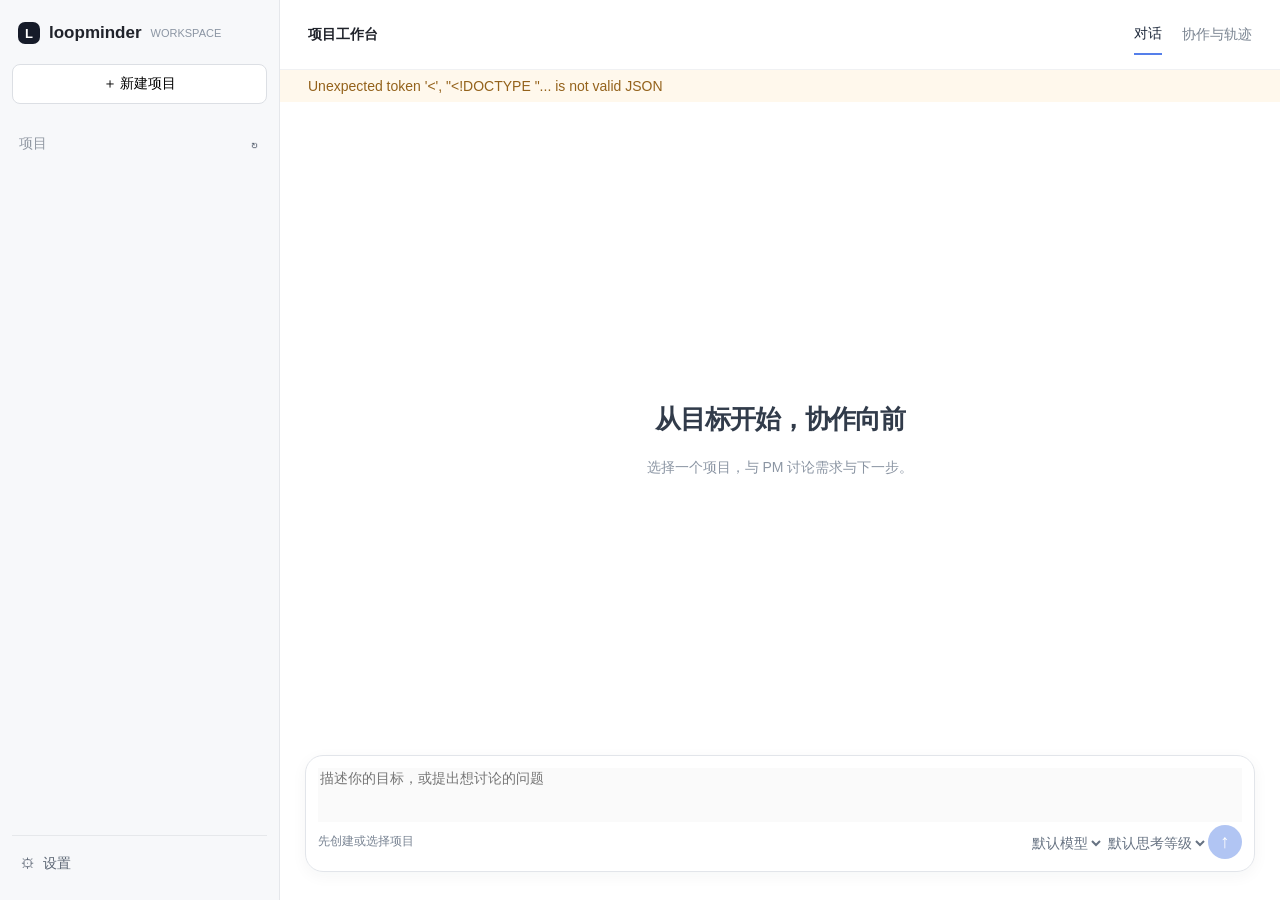
==== src/workbench/index.html @ c6efa482 "chore(pm): 暂存商讨协作与工作台开发检查点 Codex 会话 01a1ca03 的开发中途检查点，功能未完成、未通过统一测试， 真实 Worker 执行边界未证明安全，暂存以便后续在新 wo" ====
<!doctype html>
<html lang="zh-CN">
<head>
<meta charset="utf-8"><meta name="viewport" content="width=device-width,initial-scale=1">
<title>Loopminder · 项目工作台</title><link rel="icon" href="data:,">
<style>
:root{font-family:Inter,"Segoe UI","Microsoft YaHei",sans-serif;color:#20232b;background:#fff;font-size:14px}*{box-sizing:border-box}body{margin:0}button,input,textarea,select{font:inherit}button{cursor:pointer}button:disabled{cursor:not-allowed;opacity:.5}.app{display:flex;height:100vh}.sidebar{width:280px;min-width:240px;background:#f7f8fa;border-right:1px solid #e5e7eb;display:flex;flex-direction:column;padding:18px 12px}.brand{font-size:17px;font-weight:750;display:flex;align-items:center;gap:9px;padding:4px 6px 20px}.mark{width:22px;height:22px;display:grid;place-items:center;background:#161b29;color:white;border-radius:7px;font-size:13px}.new{border:1px solid #dcdfe4;background:#fff;border-radius:8px;padding:10px;width:100%}.sidehead{color:#9299a3;margin:30px 7px 10px;display:flex;justify-content:space-between;align-items:center}.list{overflow:auto;flex:1}.project{width:100%;border:0;border-radius:7px;background:transparent;text-align:left;padding:10px;display:flex;gap:9px;align-items:center;color:#3d4654}.project.active,.project:hover{background:#e9ebee}.project span{overflow:hidden;text-overflow:ellipsis;white-space:nowrap}.sidefoot{border-top:1px solid #e6e8eb;padding-top:10px}.link{border:0;background:none;padding:9px;color:#5b6573;width:100%;text-align:left}.main{min-width:0;flex:1;display:flex;flex-direction:column}.header{height:70px;border-bottom:1px solid #f0f1f3;display:flex;align-items:center;justify-content:space-between;padding:0 28px}.headline{font-weight:650}.tabs{display:flex;gap:20px}.tab{border:0;background:none;color:#7a8491;padding:10px 0}.tab.active{color:#1e293b;border-bottom:2px solid #557fea}.body{flex:1;display:flex;flex-direction:column;overflow:hidden}.welcome{margin:auto;text-align:center;color:#313b4a}.welcome h1{font-size:26px;font-weight:650;letter-spacing:-.04em}.muted{color:#8b95a3}.messages{flex:1;overflow:auto;padding:24px max(28px,calc((100% - 950px)/2))}.message{margin:18px 0;line-height:1.8;white-space:pre-wrap;overflow-wrap:anywhere}.message.user{background:#f1f4f9;border-radius:14px;padding:12px 16px;margin-left:auto;max-width:80%;width:fit-content}.message.assistant{padding:8px 0}.composer{width:min(950px,calc(100% - 48px));margin:0 auto 28px;border:1px solid #e2e5ea;border-radius:18px;box-shadow:0 4px 16px #1623380b;padding:12px}.composer textarea{border:0;resize:none;outline:none;width:100%;min-height:54px}.bar{display:flex;align-items:center;justify-content:space-between;gap:10px}.bar select{border:0;background:white;color:#667282;max-width:250px}.send{background:#668de8;color:white;border:0;border-radius:50%;width:34px;height:34px;font-size:19px}.banner{padding:8px 28px;background:#fff8ec;color:#94621b}.error{color:#b42318}.overlay{position:fixed;inset:0;background:#11182760;display:grid;place-items:center}.overlay[hidden],.view[hidden],.banner[hidden]{display:none}.dialog{background:white;width:min(540px,calc(100% - 32px));border-radius:14px;padding:24px;box-shadow:0 20px 55px #0003}.dialog h2{margin:0 0 20px;font-size:19px}.field{display:block;margin:15px 0;color:#475467}.field input,.field select{display:block;width:100%;border:1px solid #d6dce4;border-radius:7px;padding:10px;margin-top:6px}.row{display:flex;gap:8px}.row input{flex:1}.row button,.secondary{border:1px solid #d9dfe6;background:#fff;border-radius:7px;padding:9px 12px}.primary{border:0;background:#386bd8;color:white;border-radius:7px;padding:10px 16px}.actions{display:flex;justify-content:flex-end;gap:8px;margin-top:22px}.notice{font-size:12px;color:#798493;line-height:1.6}.settings{max-height:65vh;overflow:auto}.view{height:100%;overflow:auto}.empty{margin:80px auto;text-align:center;color:#8b95a3}.hidden{display:none!important}@media(max-width:700px){.sidebar{width:210px;min-width:180px}.header{padding:0 15px}.composer{width:calc(100% - 24px)}}
</style>
</head>
<body><div class="app">
<aside class="sidebar"><div class="brand"><span class="mark">L</span>loopminder <span class="muted" style="font-size:11px;font-weight:500">WORKSPACE</span></div><button class="new" id="newProject">＋ 新建项目</button><div class="sidehead"><span>项目</span><button class="link" id="refresh" style="width:auto;padding:2px">↻</button></div><div class="list" id="projects"></div><div class="sidefoot"><button class="link" id="settingsButton">⚙ &nbsp;设置</button></div></aside>
<main class="main"><header class="header"><span id="title" class="headline">项目工作台</span><nav class="tabs"><button class="tab active" data-tab="chat">对话</button><button class="tab" data-tab="activity">协作与轨迹</button></nav></header><div id="banner" class="banner" hidden></div><div class="body"><section class="view" id="activityView" hidden><div id="reconcilePanel" class="hidden" style="padding:12px 24px;border-bottom:1px solid #e5e7eb"><label>任务编号 <input id="reconcileTask" placeholder="输入任务编号"></label> <button class="secondary" id="reconcileButton">核对待确认派工</button> <button class="secondary" id="usageButton">查看负责人上下文</button><div id="reconcileResult" class="notice"></div><div id="usageResult" class="notice"></div></div><div class="empty" id="traceEmpty">选择项目后查看运行轨迹。</div><iframe id="traceFrame" title="项目运行轨迹" class="hidden" style="width:100%;height:calc(100% - 80px);border:0"></iframe></section><section id="chatView" class="body"><div class="welcome" id="welcome"><h1>从目标开始，协作向前</h1><div class="muted">选择一个项目，与 PM 讨论需求与下一步。</div></div><div class="messages hidden" id="messages"></div><div class="composer"><textarea id="message" placeholder="描述你的目标，或提出想讨论的问题" disabled></textarea><div class="bar"><span class="notice" id="projectLabel">先创建或选择项目</span><div><select id="model" aria-label="模型"><option value="">默认模型</option></select><select id="effort" aria-label="思考等级"><option value="">默认思考等级</option></select><button class="send" id="send" disabled aria-label="发送">↑</button></div></div></div></section></div></main></div>
<div class="overlay" id="projectDialog" hidden><div class="dialog" role="dialog" aria-modal="true" aria-labelledby="projectHeading"><h2 id="projectHeading">新建项目</h2><label class="field">项目文件夹<div class="row"><input id="directory" placeholder="输入绝对路径或选择文件夹"><button id="chooseFolder">选择</button></div></label><label class="field">项目目标<input id="goal" placeholder="例如：帮助团队管理项目进度"></label><div class="notice">项目绑定到所选目录；不同项目的状态和会话分别保存。目录不能与其他项目、宿主或应用数据重叠。开发与审查前会检查整个目录；链接、硬链接或重解析点可能阻止操作，大目录检查可能耗时。</div><div id="projectError" class="error"></div><div class="actions"><button class="secondary" data-close="projectDialog">取消</button><button class="primary" id="createProject">创建项目</button></div></div></div>
<div class="overlay" id="settingsDialog" hidden><div class="dialog settings" role="dialog" aria-modal="true" aria-labelledby="settingsHeading"><h2 id="settingsHeading">模型设置</h2><label class="field">服务编号<input id="providerId" placeholder="例如 easycli"></label><label class="field">API 地址<input id="baseUrl" placeholder="http://127.0.0.1:8317/v1"></label><label class="field">API 凭据<input id="token" type="password" autocomplete="off" placeholder="留空则保留已有凭据"></label><div class="notice">凭据保存在本机 Windows 凭据管理器。远程地址使用 HTTPS。</div><div class="actions"><button class="secondary" id="saveProvider">保存服务</button><button class="secondary" id="discover">获取模型</button></div><div id="modelList"></div><div class="notice">每个模型可填写逗号分隔的思考等级；留空表示未知。</div><label class="field">默认模型<select id="defaultModel"><option value="">请选择</option></select></label><label class="field">默认思考等级<select id="defaultEffort"><option value="">默认</option></select></label><button class="secondary" id="saveDefault">保存默认模型</button><h2>Clef 设置</h2><label class="field">Cloudflare Account ID<input id="clefAccount"></label><label class="field">API 令牌<input id="clefToken" type="password" autocomplete="off" placeholder="留空则保留已有凭据"></label><button class="secondary" id="saveClef">保存 Clef 设置</button><div id="settingsError" class="error"></div><div class="actions"><button class="secondary" data-close="settingsDialog">关闭</button><button class="primary" id="saveModels">保存模型选择</button></div></div></div>
<script>
const $=s=>document.querySelector(s), state={projects:[],providers:[],project:null,busy:false,loadingView:false,discovered:[],ephemeral:false,localDev:false,viewVersion:0};
function showError(text){const e=$('#banner'),notice=state.ephemeral?'当前项目状态和模型设置存储在临时内存中，服务重启后会丢失。':'',dev=state.localDev?'当前为开发服务，会话和 Run 在异常退出后的恢复不受保证。':'';e.textContent=[notice,dev,text].filter(Boolean).join(' ');e.hidden=!e.textContent}function msg(role,text){const e=document.createElement('div');e.className='message '+role;e.textContent=text;$('#messages').append(e);$('#messages').scrollTop=$('#messages').scrollHeight;return e}
async function api(path,body){const r=await fetch('/workbench/api/'+path,body===undefined?{}:{method:'POST',headers:{'Content-Type':'application/json'},body:JSON.stringify(body)});const v=await r.json();if(!r.ok){const e=new Error(v.error||'请求失败');e.project_id=v.project_id;e.status=r.status;throw e}return v}
function paintProjects(){const box=$('#projects');box.replaceChildren();state.projects.forEach(p=>{const b=document.createElement('button');b.className='project'+(state.project?.project_id===p.project_id?' active':'');b.title=p.directory||'需要绑定文件夹';b.textContent='▱  '+p.goal;b.onclick=()=>openProject(p);box.append(b)})}
async function loadProjects(){state.projects=await api('projects');paintProjects()}
function paintModels(){const previous=$('#model').value;$('#model').replaceChildren(new Option('工作台默认模型',''),new Option('现有 EasyCLI 配置','__legacy__'));state.providers.forEach(p=>(p.models||[]).filter(m=>m.enabled).forEach(m=>$('#model').add(new Option(p.name+' · '+m.id,JSON.stringify({provider:p.provider_id,model:m.id})))));if(previous&&![...$('#model').options].some(o=>o.value===previous))$('#model').add(new Option('会话已选模型（不可用或未加载）',previous));if([...$('#model').options].some(o=>o.value===previous))$('#model').value=previous;paintEffort(true)}
function paintEffort(keepUnknown=false){const s=$('#model').value,previous=$('#effort').value;$('#effort').replaceChildren(new Option('默认思考等级',''));if(s&&s!=='__legacy__'){const v=JSON.parse(s),p=state.providers.find(x=>x.provider_id===v.provider),m=p?.models?.find(x=>x.id===v.model);(m?.reasoning_levels||[]).forEach(e=>$('#effort').add(new Option(e,e)));if(keepUnknown&&previous&&![...$('#effort').options].some(o=>o.value===previous))$('#effort').add(new Option(previous+'（不可用或未加载）',previous))}if([...$('#effort').options].some(o=>o.value===previous))$('#effort').value=previous}
async function loadProviders(){state.providers=await api('providers');paintModels()}
async function openProject(p){const view=++state.viewVersion;let loaded=false;state.project=p;state.loadingView=true;paintProjects();$('#traceFrame').src='/workbench/trajectory?project_id='+encodeURIComponent(p.project_id);$('#traceFrame').classList.remove('hidden');$('#traceEmpty').classList.add('hidden');$('#title').textContent=p.goal;$('#projectLabel').textContent=p.directory||'项目未绑定文件夹（点击绑定）';$('#message').disabled=false;$('#send').disabled=true;$('#model').disabled=true;$('#effort').disabled=true;$('#model').value='';paintEffort();$('#welcome').classList.add('hidden');$('#messages').classList.remove('hidden');$('#messages').replaceChildren();showError('项目管理已启用；商讨和开发需要可验证的负责人环境与门禁。');try{const h=await api('history?project_id='+encodeURIComponent(p.project_id));if(state.viewVersion!==view)return;if(h.memory_model_error)showError('后台记忆暂不可用：'+h.memory_model_error);const selection=h.model_selection;if(h.model_legacy)$('#model').value='__legacy__';else if(selection){const value=JSON.stringify({provider:selection.provider_id,model:selection.model_id});if(![...$('#model').options].some(o=>o.value===value))$('#model').add(new Option('会话已选模型（不可用或未加载）',value));$('#model').value=value}else $('#model').value='';paintEffort();if(selection?.reasoning_effort){if(![...$('#effort').options].some(o=>o.value===selection.reasoning_effort))$('#effort').add(new Option(selection.reasoning_effort+'（不可用或未加载）',selection.reasoning_effort));$('#effort').value=selection.reasoning_effort}for(const m of h.messages||[]){if((m.type==='human'||m.type==='ai')&&typeof m.content==='string'&&m.content)msg(m.type==='human'?'user':'assistant',m.content)}loaded=true}catch(e){if(state.viewVersion===view)showError(e.message+'；请重新打开项目。')}finally{if(state.viewVersion===view){state.loadingView=!loaded;$('#model').disabled=!loaded;$('#effort').disabled=!loaded;$('#send').disabled=state.busy||state.loadingView||!state.project}}}
$('#newProject').onclick=()=>{$('#projectError').textContent='';$('#projectDialog').hidden=false};document.querySelectorAll('[data-close]').forEach(b=>b.onclick=()=>$('#'+b.dataset.close).hidden=true);$('#refresh').onclick=()=>loadProjects().catch(e=>showError(e.message));$('#chooseFolder').onclick=async()=>{try{const x=await api('select-folder',{});if(x.directory)$('#directory').value=x.directory}catch(e){$('#projectError').textContent=e.message}};
$('#createProject').onclick=async()=>{try{const p=await api('projects',{directory:$('#directory').value,goal:$('#goal').value});$('#projectDialog').hidden=true;await loadProjects();await openProject(p)}catch(e){if(e.project_id&&e.status===409&&confirm('该文件夹已关联项目。打开已有项目？')){await loadProjects();const p=state.projects.find(x=>x.project_id===e.project_id);if(p){$('#projectDialog').hidden=true;await openProject(p);return}}if(e.project_id&&e.status===503)await loadProjects();$('#projectError').textContent=e.message}};
$('#settingsButton').onclick=()=>{$('#settingsError').textContent='';$('#settingsDialog').hidden=false};$('#saveProvider').onclick=async()=>{try{await api('providers',{provider_id:$('#providerId').value,base_url:$('#baseUrl').value,token:$('#token').value||undefined});$('#token').value='';await loadProviders();$('#settingsError').textContent='已保存'}catch(e){$('#settingsError').textContent=e.message}};
$('#discover').onclick=async()=>{try{const p=$('#providerId').value;state.discovered=(await api('providers/discover',{provider_id:p})).models;const previous=state.providers.find(x=>x.provider_id===p)?.models||[];const box=$('#modelList');box.replaceChildren();state.discovered.forEach(id=>{const row=document.createElement('label');row.className='field';const check=document.createElement('input');check.type='checkbox';check.style.display='inline';check.style.width='auto';check.dataset.model=id;check.checked=!!previous.find(x=>x.id===id&&x.enabled);row.append(check,document.createTextNode(' '+id));box.append(row)});$('#settingsError').textContent='请选择启用的模型'}catch(e){$('#settingsError').textContent=e.message}};
$('#saveModels').onclick=async()=>{try{const id=$('#providerId').value,p=state.providers.find(x=>x.provider_id===id);if(!p)throw Error('请先保存模型服务');const checked=[...$('#modelList input')];if(!checked.length)throw Error('请先获取模型');const models=checked.map(c=>({id:c.dataset.model,enabled:c.checked,reasoning_levels:p.models?.find(m=>m.id===c.dataset.model)?.reasoning_levels||null}));await api('providers',{provider_id:id,base_url:p.base_url,name:p.name,models});await loadProviders();$('#settingsDialog').hidden=true}catch(e){$('#settingsError').textContent=e.message}};
$('#model').onchange=()=>paintEffort();document.querySelectorAll('.tab').forEach(t=>t.onclick=()=>{document.querySelectorAll('.tab').forEach(x=>x.classList.remove('active'));t.classList.add('active');$('#chatView').hidden=t.dataset.tab!=='chat';$('#activityView').hidden=t.dataset.tab!=='activity'});
async function send(){const input=$('#message'),text=input.value.trim();if(!text||!state.project||state.busy||state.loadingView)return;const project=state.project.project_id,view=state.viewVersion;state.busy=true;$('#send').disabled=true;input.value='';msg('user',text);let response=false;try{const body={project_id:project,message:text};if($('#model').value==='__legacy__')body.model_use_legacy=true;else if($('#model').value){const s=JSON.parse($('#model').value);body.model_provider=s.provider;body.model_name=s.model;if($('#effort').value)body.reasoning_effort=$('#effort').value}else body.model_use_default=true;const r=await fetch('/workbench/api/chat',{method:'POST',headers:{'Content-Type':'application/json'},body:JSON.stringify(body)});if(!r.ok){const x=await r.json();throw Error(x.error||'请求失败')}const reader=r.body.getReader(),decoder=new TextDecoder();let pending='';while(true){const {value,done}=await reader.read();pending+=decoder.decode(value||new Uint8Array(),{stream:!done});const frames=pending.split('\n\n');pending=frames.pop();for(const frame of frames){if(!frame.startsWith('data: '))continue;const x=JSON.parse(frame.slice(6));if(x.event==='error')throw Error(x.data?.message||'模型请求失败');for(const node of Object.values(x.data||{})){if(node&&typeof node==='object'&&typeof node.pm_memory_model_error==='string'&&state.viewVersion===view)showError('后台记忆暂不可用：'+node.pm_memory_model_error)}for(const m of x.data?.model?.messages||[]){if(typeof m.content==='string'&&m.content){response=true;if(state.viewVersion===view)msg('assistant',m.content)}}}if(done)break}if(!response&&state.viewVersion===view)showError('本轮没有可显示的回复，请查看运行状态。')}catch(e){if(state.viewVersion===view)showError(e.message)}finally{state.busy=false;$('#send').disabled=!state.project||state.loadingView;if(state.project?.project_id===project&&state.viewVersion!==view)showError('上一轮已结束；重新打开项目可查看最新结果。')}}
$('#send').onclick=send;$('#message').onkeydown=e=>{if(e.key==='Enter'&&!e.shiftKey){e.preventDefault();send()}};Promise.all([loadProjects(),loadProviders(),api('workspace-settings').then(x=>{state.ephemeral=x.store_durability==='ephemeral';state.localDev=x.checkpoint_runtime==='local_dev';if(state.ephemeral||state.localDev)showError('')})]).catch(e=>showError(e.message));
// Settings only display provider metadata; credentials are never fetched back.
function defaultEfforts(){const selected=$('#defaultModel').value;const old=$('#defaultEffort').value;$('#defaultEffort').replaceChildren(new Option('默认',''));if(selected){const s=JSON.parse(selected),p=state.providers.find(x=>x.provider_id===s.provider),m=p?.models?.find(x=>x.id===s.model);(m?.reasoning_levels||[]).forEach(x=>$('#defaultEffort').add(new Option(x,x)))}if([...$('#defaultEffort').options].some(x=>x.value===old))$('#defaultEffort').value=old}
async function refreshDefaults(){const current=await api('default-model');const select=$('#defaultModel');select.replaceChildren(new Option('请选择',''));state.providers.forEach(p=>(p.models||[]).filter(m=>m.enabled).forEach(m=>select.add(new Option(p.name+' · '+m.id,JSON.stringify({provider:p.provider_id,model:m.id})))));if(current)select.value=JSON.stringify({provider:current.provider_id,model:current.model_id});defaultEfforts();if(current?.reasoning_effort)$('#defaultEffort').value=current.reasoning_effort}
$('#defaultModel').onchange=defaultEfforts;
$('#settingsButton').onclick=async()=>{$('#settingsError').textContent='';$('#settingsDialog').hidden=false;try{await refreshDefaults();const c=await api('clef');$('#clefAccount').value=c.account_id||''}catch(e){$('#settingsError').textContent=e.message}};
$('#saveDefault').onclick=async()=>{try{if(!$('#defaultModel').value)throw Error('请选择默认模型');const s=JSON.parse($('#defaultModel').value);await api('default-model',{provider_id:s.provider,model_id:s.model,reasoning_effort:$('#defaultEffort').value||null});$('#settingsError').textContent='默认模型已保存'}catch(e){$('#settingsError').textContent=e.message}};
$('#saveClef').onclick=async()=>{try{await api('clef',{account_id:$('#clefAccount').value,token:$('#clefToken').value||undefined});$('#clefToken').value='';$('#settingsError').textContent='Clef 设置已保存'}catch(e){$('#settingsError').textContent=e.message}};
$('#discover').onclick=async()=>{try{const p=$('#providerId').value;state.discovered=(await api('providers/discover',{provider_id:p})).models;const previous=state.providers.find(x=>x.provider_id===p)?.models||[];const box=$('#modelList');box.replaceChildren();state.discovered.forEach(id=>{const row=document.createElement('div'),label=document.createElement('label'),check=document.createElement('input'),levels=document.createElement('input'),old=previous.find(x=>x.id===id);row.className='field';check.type='checkbox';check.dataset.model=id;check.checked=!!old?.enabled;levels.placeholder='思考等级，例如 low, medium, high';levels.value=(old?.reasoning_levels||[]).join(', ');levels.dataset.levels=id;label.append(check,document.createTextNode(' '+id));row.append(label,levels);box.append(row)});$('#settingsError').textContent='请选择启用的模型'}catch(e){$('#settingsError').textContent=e.message}};
$('#saveModels').onclick=async()=>{try{const id=$('#providerId').value,p=state.providers.find(x=>x.provider_id===id);if(!p)throw Error('请先保存模型服务');const checked=[...$('#modelList input[type=checkbox]')];if(!checked.length)throw Error('请先获取模型');const models=checked.map(c=>{const levels=[...$('#modelList input[data-levels]')].find(x=>x.dataset.levels===c.dataset.model).value.split(',').map(x=>x.trim()).filter(Boolean);return {id:c.dataset.model,enabled:c.checked,reasoning_levels:levels.length?levels:null}});await api('providers',{provider_id:id,base_url:p.base_url,name:p.name,models});await loadProviders();await refreshDefaults();$('#settingsError').textContent='模型选择已保存'}catch(e){$('#settingsError').textContent=e.message}};
$('#projectLabel').onclick=async()=>{if(!state.project||state.project.directory)return;const project=state.project.project_id,view=state.viewVersion;try{const selected=await api('select-folder',{});if(!selected.directory||state.viewVersion!==view)return;await api('projects/bind',{project_id:project,directory:selected.directory});await loadProjects();if(state.viewVersion!==view)return;const updated=state.projects.find(p=>p.project_id===project);if(updated)await openProject(updated)}catch(e){if(state.viewVersion===view)showError(e.message)}};
$('#projectLabel').title='未绑定文件夹的项目可点击此处绑定';
let reconciled=null;const candidateAgent=document.createElement('input');candidateAgent.placeholder='候选负责人会话 ID（首次创建中断时填写）';candidateAgent.setAttribute('aria-label','候选负责人会话 ID');$('#reconcileButton').before(candidateAgent);const attachButton=document.createElement('button');attachButton.className='secondary hidden';attachButton.textContent='关联已找到的 Run';$('#reconcilePanel').append(attachButton);
$('#reconcileButton').onclick=async()=>{const out=$('#reconcileResult'),task=$('#reconcileTask').value.trim();reconciled=null;attachButton.classList.add('hidden');if(!state.project||!task){out.textContent='请选择项目并输入任务编号。';return}const project=state.project.project_id,view=state.viewVersion,candidate=candidateAgent.value.trim();out.textContent='正在核对官方 Run…';try{const status=await api('dispatch-status?project_id='+encodeURIComponent(project)+'&task_id='+encodeURIComponent(task));if(state.viewVersion!==view)return;if(!status.intent){out.textContent='没有派工记录。';return}if(status.intent.status!=='pending'){out.textContent='已确认 Run：'+(status.intent.run_id||'未知');return}const body={project_id:project,task_id:task};if(candidate)body.agent_id=candidate;const result=await api('reconcile-dispatch',body);if(state.viewVersion!==view)return;out.textContent=result.matches.length?'找到关联 Run：'+result.matches.map(x=>x.run_id+'（'+x.status+'）').join('，')+'。不会自动重派。':'暂未找到可证明关联的 Run；结果仍未知，请勿重复派工。';if(result.matches.length===1){reconciled={project_id:project,task_id:task,run_id:result.matches[0].run_id,agent_id:result.matches[0].agent_id};attachButton.classList.remove('hidden')}}catch(e){if(state.viewVersion===view)out.textContent=e.message}};
attachButton.onclick=async()=>{if(!reconciled||state.project?.project_id!==reconciled.project_id)return;const view=state.viewVersion,entry=reconciled;try{const result=await api('attach-reconciled-dispatch',entry);if(state.viewVersion!==view)return;$('#reconcileResult').textContent='已关联官方 Run：'+result.run_id+'。请在对话中让 PM 恢复任务 '+entry.task_id+' 的负责人会话并领取结果。';reconciled=null;attachButton.classList.add('hidden')}catch(e){if(state.viewVersion===view)$('#reconcileResult').textContent=e.message}};
$('#usageButton').onclick=async()=>{const out=$('#usageResult');if(!state.project)return;const project=state.project.project_id,view=state.viewVersion;try{const data=await api('worker-usage?project_id='+encodeURIComponent(project));if(state.viewVersion!==view)return;out.textContent=data.workers.length?data.workers.map(w=>{const u=w.context_usage;return (w.role||w.agent_id)+'：'+(u?'已用 '+u.used+' / 容量 '+u.size+'，剩余 '+(u.remaining??'未知')+'；来源 '+u.source+'；时间 '+u.observed_at:'用量未知')+'；压缩情况 '+(w.compaction_visibility==='unknown'?'未知':w.compaction_visibility)}).join('\n'):'当前没有已关联的负责人会话。'}catch(e){if(state.viewVersion===view)out.textContent=e.message}};
const originalOpenProject=openProject;openProject=async p=>{$('#reconcilePanel').classList.remove('hidden');$('#reconcileResult').textContent='';$('#usageResult').textContent='';candidateAgent.value='';taskStatusResult.textContent='';workerRecovery.replaceChildren();humanPanel.replaceChildren();discussionPanel.textContent='';attachButton.classList.add('hidden');reconciled=null;return originalOpenProject(p)};
const taskStatusButton=document.createElement('button');taskStatusButton.className='secondary';taskStatusButton.textContent='查看任务与门禁';const taskStatusResult=document.createElement('div');taskStatusResult.className='notice';taskStatusResult.style.whiteSpace='pre-wrap';const workerRecovery=document.createElement('div');$('#reconcilePanel').append(taskStatusButton,taskStatusResult,workerRecovery);
taskStatusButton.onclick=async()=>{if(!state.project)return;const project=state.project.project_id,view=state.viewVersion;taskStatusResult.textContent='正在读取项目状态…';workerRecovery.replaceChildren();try{const data=await api('project-status?project_id='+encodeURIComponent(project));if(state.viewVersion!==view)return;taskStatusResult.textContent=data.tasks.length?data.tasks.map(t=>{const d=t.discussion,r=t.independent_codex_review;return t.task_id+' · '+t.title+' · '+t.status+'\n负责人：'+(t.owner_role||'未知')+'；商讨判断：'+(d?(d.decision==='not_recorded'?'尚未判断':d.decision==='pass'?'通过（'+(d.current_pass?'当前有效':'已过期')+'）':d.decision==='reject'?'最近判断未通过':'最近判断信息不足'):'尚未记录')+'；派工：'+(t.dispatch?.status||'尚未记录')+'；验收：'+(t.validation?.validation_state||'尚无当前验收状态')+'；人工决定：'+(t.validation?.approval_state||'not_recorded')+'；独立 Codex 审查：'+(r?.status||'未知')+(r?.summary?'（'+r.summary+'）':'')}).join('\n\n'):'当前项目没有任务。';(data.unconfirmed_workers||[]).forEach(w=>{const button=document.createElement('button');button.className='secondary';button.textContent='停止并核对未确认的负责人 · '+(w.task_id||w.agent_id);button.onclick=async()=>{try{await api('stop-unconfirmed-worker',{project_id:project,agent_id:w.agent_id});if(state.viewVersion!==view)return;button.textContent='已确认停止';button.disabled=true}catch(e){if(state.viewVersion===view)taskStatusResult.textContent=e.message}};workerRecovery.append(button)})}catch(e){if(state.viewVersion===view)taskStatusResult.textContent=e.message}};
const workerSection=document.createElement('section');workerSection.innerHTML='<h2>开发负责人</h2><label class="field"><input id="workerEnabled" type="checkbox" style="display:inline;width:auto"> 启用 Claude 负责人</label><label class="field">WSL 发行版<input id="workerDistro" placeholder="Ubuntu"></label><label class="field">负责人 API 地址<input id="workerEndpoint" placeholder="https://openrouter.ai/api"></label><label class="field">负责人模型<input id="workerModel" placeholder="模型名称"></label><label class="field">隔离运行环境目录<input id="workerRuntime" placeholder="本机绝对路径"></label><label class="field">负责人 API 凭据<input id="workerToken" type="password" autocomplete="off" placeholder="留空保留已有凭据"></label><div class="notice">凭据保存在本机 Windows 凭据管理器；保存后重启服务加载。只读检查失败时负责人保持不可用。</div><button class="secondary" id="saveWorker">保存负责人设置</button><div id="workerStatus" class="notice"></div>';
$('#settingsError').before(workerSection);const oldSettingsOpen=$('#settingsButton').onclick;$('#settingsButton').onclick=async()=>{await oldSettingsOpen();try{const data=await api('worker-settings'),v=data.settings;$('#workerEnabled').checked=!!v.enabled;$('#workerDistro').value=v.distro||'Ubuntu';$('#workerEndpoint').value=v.endpoint||'';$('#workerModel').value=v.model||'';$('#workerRuntime').value=v.runtime_dir||'';$('#workerToken').value='';$('#workerStatus').textContent=data.restart_required?'设置已更改，重启服务后生效。':data.available?'负责人已连接。':data.error||'负责人当前未启用或不可用。'}catch(e){$('#workerStatus').textContent=e.message}};
$('#saveWorker').onclick=async()=>{try{const enabled=$('#workerEnabled').checked;const body={enabled,distro:$('#workerDistro').value,endpoint:$('#workerEndpoint').value,model:$('#workerModel').value,runtime_dir:$('#workerRuntime').value};if(enabled&&$('#workerToken').value)body.token=$('#workerToken').value;await api('worker-settings',body);$('#workerToken').value='';$('#workerStatus').textContent='已保存；重启服务后加载设置并检查只读环境。'}catch(e){$('#workerStatus').textContent=e.message}};
const reviewerSection=document.createElement('section');reviewerSection.innerHTML='<h2>独立 Codex 审查</h2><label class="field"><input id="reviewerEnabled" type="checkbox" style="display:inline;width:auto"> 启用 Codex 审查者</label><label class="field">WSL 发行版<input id="reviewerDistro" placeholder="Ubuntu"></label><label class="field">Codex Responses API 地址<input id="reviewerEndpoint" placeholder="https://api.openai.com/v1"></label><label class="field">审查模型<input id="reviewerModel" placeholder="gpt-6-luna"></label><label class="field">隔离运行环境目录<input id="reviewerRuntime" placeholder="本机绝对路径"></label><label class="field">API 凭据<input id="reviewerToken" type="password" autocomplete="off" placeholder="留空保留已有凭据"></label><div class="notice">审查使用单独的只读 Codex 会话；所选服务需要支持 Responses API。保存后重启服务。</div><button class="secondary" id="saveReviewer">保存审查设置</button><div id="reviewerStatus" class="notice"></div>';
$('#settingsError').before(reviewerSection);const openWithWorker=$('#settingsButton').onclick;$('#settingsButton').onclick=async()=>{await openWithWorker();try{const data=await api('worker-settings?provider_id=codex'),v=data.settings;$('#reviewerEnabled').checked=!!v.enabled;$('#reviewerDistro').value=v.distro||'Ubuntu';$('#reviewerEndpoint').value=v.endpoint||'';$('#reviewerModel').value=v.model||'';$('#reviewerRuntime').value=v.runtime_dir||'';$('#reviewerToken').value='';$('#reviewerStatus').textContent=data.restart_required?'设置已更改，重启服务后生效。':data.available?'审查者已连接。':data.error||'审查者当前未启用或不可用。'}catch(e){$('#reviewerStatus').textContent=e.message}};
$('#saveReviewer').onclick=async()=>{try{const enabled=$('#reviewerEnabled').checked;const body={provider_id:'codex',enabled,distro:$('#reviewerDistro').value,endpoint:$('#reviewerEndpoint').value,model:$('#reviewerModel').value,runtime_dir:$('#reviewerRuntime').value};if(enabled&&$('#reviewerToken').value)body.token=$('#reviewerToken').value;await api('worker-settings',body);$('#reviewerToken').value='';$('#reviewerStatus').textContent='已保存；重启服务后加载设置并检查只读环境。'}catch(e){$('#reviewerStatus').textContent=e.message}};
const humanButton=document.createElement('button');humanButton.className='secondary';humanButton.textContent='人工验收与批准';const humanPanel=document.createElement('div');humanPanel.className='notice';$('#reconcilePanel').append(humanButton,humanPanel);
const discussionButton=document.createElement('button');discussionButton.className='secondary';discussionButton.textContent='查看商讨记录';const discussionPanel=document.createElement('div');discussionPanel.className='notice';discussionPanel.style.whiteSpace='pre-wrap';$('#reconcilePanel').append(discussionButton,discussionPanel);
discussionButton.onclick=async()=>{const taskId=$('#reconcileTask').value.trim(),project=state.project?.project_id,view=state.viewVersion;if(!project||!taskId){discussionPanel.textContent='请先选择项目并输入任务编号。';return}try{const data=await api('project-status?project_id='+encodeURIComponent(project));if(state.viewVersion!==view)return;const task=data.tasks.find(x=>x.task_id===taskId),d=task?.discussion;if(!task)throw Error('任务不存在');if(!d){discussionPanel.textContent='当前尚无已关联的商讨记录。';return}discussionPanel.textContent='PM 确认：'+(d.pm_confirmation||'未知')+'\n'+(d.turns||[]).map((turn,i)=>turn.unavailable?'第 '+(i+1)+' 轮来源不可用':'第 '+(i+1)+' 轮（'+(turn.status==='not_received'?'结果尚未领取':turn.status||'未知')+(turn.included_in_decision?'，已纳入本次判断':'，未纳入当前判断')+'）\nPM：'+(turn.question||'未知')+'\n负责人：'+(turn.result||'未知')).join('\n\n')+'\n\nClef：'+(d.decision==='not_recorded'?'尚未判断':d.decision)+' '+JSON.stringify(d.answer||{})}catch(e){if(state.viewVersion===view)discussionPanel.textContent=e.message}};
humanButton.onclick=async()=>{const taskId=$('#reconcileTask').value.trim(),project=state.project?.project_id,view=state.viewVersion;humanPanel.replaceChildren();if(!project||!taskId){humanPanel.textContent='请先选择项目并输入任务编号。';return}try{const data=await api('project-status?project_id='+encodeURIComponent(project));if(state.viewVersion!==view)return;const task=data.tasks.find(x=>x.task_id===taskId);if(!task)throw Error('任务不存在');const title=document.createElement('p');title.textContent=task.title+'：勾选您确认通过的验收标准，未勾选项将记录为未通过。';humanPanel.append(title);const checks=task.acceptance_criteria.map(criterion=>{const label=document.createElement('label'),check=document.createElement('input');check.type='checkbox';label.style.display='block';label.append(check,document.createTextNode(' '+criterion));humanPanel.append(label);return {criterion,check}});const validate=document.createElement('button');validate.className='secondary';validate.textContent='记录逐项验收';validate.onclick=async()=>{if(state.viewVersion!==view)return;try{const criteria=Object.fromEntries(checks.map(x=>[x.criterion,x.check.checked]));const result=await api('human-validation',{project_id:project,task_id:taskId,criteria});if(state.viewVersion===view)taskStatusResult.textContent=result.status==='cancelled'?'已取消验收。':'验收结果已记录。'}catch(e){if(state.viewVersion===view)taskStatusResult.textContent=e.message}};humanPanel.append(validate);for(const approved of [true,false]){const button=document.createElement('button');button.className='secondary';button.textContent=approved?'批准当前交付':'拒绝当前交付';button.onclick=async()=>{if(state.viewVersion!==view)return;try{const result=await api('human-approval',{project_id:project,task_id:taskId,approved});if(state.viewVersion===view)taskStatusResult.textContent=result.status==='cancelled'?'已取消人工决定。':approved?'人工批准已记录。':'人工拒绝已记录。'}catch(e){if(state.viewVersion===view)taskStatusResult.textContent=e.message}};humanPanel.append(button)}}catch(e){if(state.viewVersion===view)humanPanel.textContent=e.message}};
const workspaceSection=document.createElement('section');workspaceSection.innerHTML='<h2>验收与轨迹</h2><div class="notice">验收和批准由本机用户分别确认，不能关闭。</div><label class="field"><input id="traceEnabled" type="checkbox" style="display:inline;width:auto"> 记录后续运行轨迹</label><div class="notice">保存后重启服务；已有轨迹保留。</div><button class="secondary" id="saveWorkspace">保存轨迹设置</button><div id="workspaceStatus" class="notice"></div>';$('#settingsError').before(workspaceSection);const openWithReviewer=$('#settingsButton').onclick;$('#settingsButton').onclick=async()=>{await openWithReviewer();try{const value=await api('workspace-settings');$('#traceEnabled').checked=value.trace_enabled}catch(e){$('#workspaceStatus').textContent=e.message}};$('#saveWorkspace').onclick=async()=>{try{await api('workspace-settings',{trace_enabled:$('#traceEnabled').checked});$('#workspaceStatus').textContent='已保存；重启服务后生效。'}catch(e){$('#workspaceStatus').textContent=e.message}};
let memoryJournal=null;const memoryCheck=document.createElement('button'),memoryFix=document.createElement('button'),memoryStatus=document.createElement('div');memoryCheck.className=memoryFix.className='secondary';memoryCheck.textContent='核对记忆写回';memoryFix.textContent='解除未发生写入的阻断';memoryStatus.className='notice';memoryStatus.style.whiteSpace='pre-wrap';$('#reconcilePanel').append(memoryCheck,memoryFix,memoryStatus);
async function memoryRecovery(reconcile){const project=state.project?.project_id,view=state.viewVersion;if(!project)return;try{const path='memory-recovery?project_id='+encodeURIComponent(project),data=await api(path,...(reconcile?[{}]:[]));if(state.viewVersion!==view)return;memoryJournal=!reconcile&&data.journal_digest?{project,digest:data.journal_digest}:null;memoryStatus.textContent=(data.reconciled?'已核对并恢复：':'核对状态：')+data.status+'\n来源：'+(data.source_id||'无')+'\n'+data.files.map(x=>x.path+'：'+x.state+'\n原值 '+(x.before_hash||'无')+'\n现值 '+(x.current_hash||'无')+'\n预期 '+(x.expected_hash||'无')+'\n索引 '+(x.index_hash||'无')).join('\n\n')+(data.status==='uncertain'||data.status==='files_match_expected_but_unresolved'?'\n已发生写入或证据不完整，仍处于阻断状态，需要人工检查。':'')}catch(e){if(state.viewVersion===view)memoryStatus.textContent=e.message}}
memoryCheck.onclick=()=>memoryRecovery(false);memoryFix.onclick=()=>memoryRecovery(true);
const memoryRollback=document.createElement('button');memoryRollback.className='secondary';memoryRollback.textContent='撤销未完成的记忆写回';$('#reconcilePanel').append(memoryRollback);memoryRollback.onclick=async()=>{const project=state.project?.project_id,view=state.viewVersion;if(!project)return;if(!memoryJournal||memoryJournal.project!==project){memoryStatus.textContent='请先核对当前项目的记忆写回记录。';return}try{const data=await api('memory-recovery?project_id='+encodeURIComponent(project)+'&action=rollback',{journal_digest:memoryJournal.digest});if(state.viewVersion===view){memoryStatus.textContent=data.status==='cancelled'?'已取消。':data.status==='rolled_back'?'已恢复到写回前状态；可重新提交记忆任务。':'当前没有待处理的写回。';if(data.status!=='cancelled')memoryJournal=null}}catch(e){if(state.viewVersion===view)memoryStatus.textContent=e.message}};
</script></body></html>
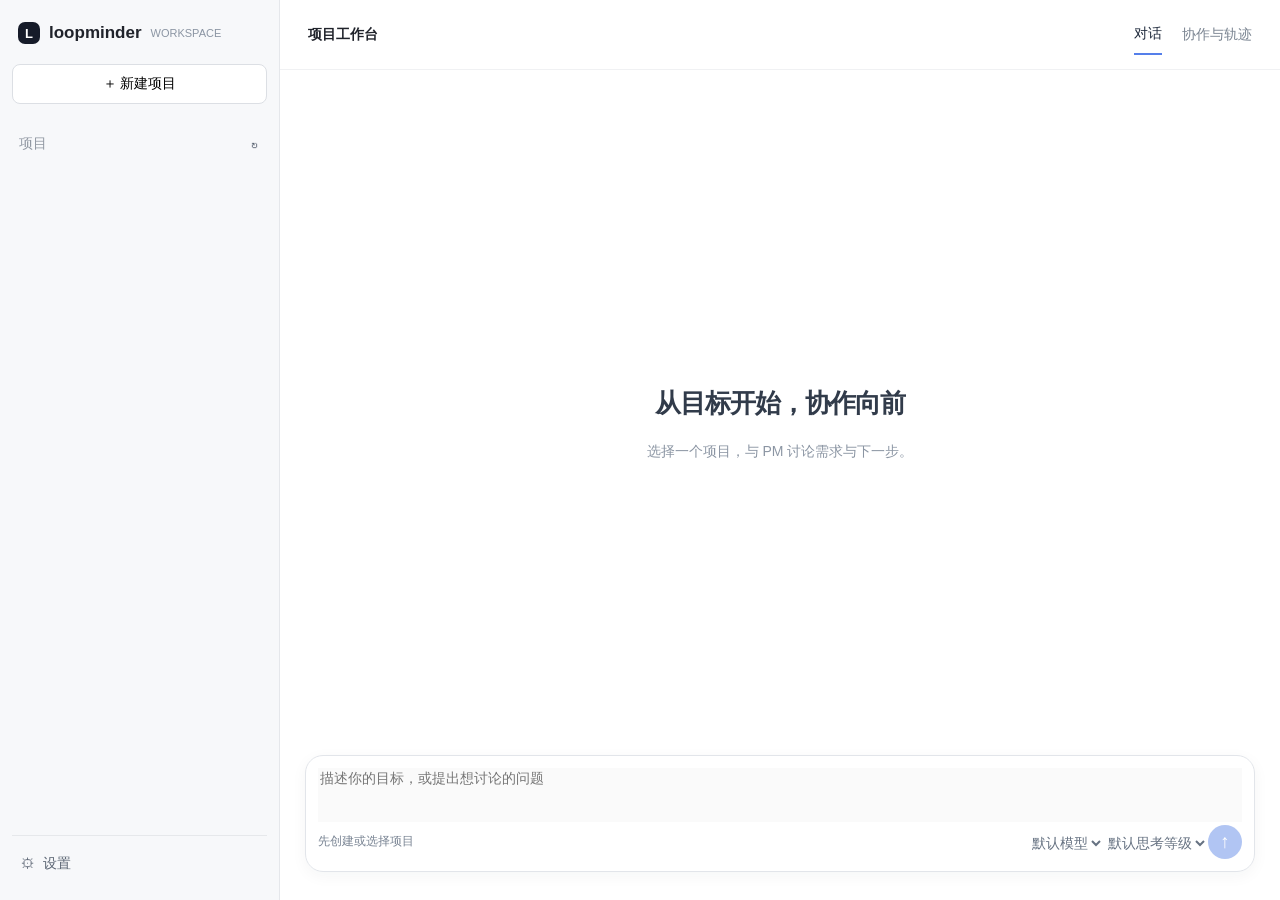
==== commit 4227a7a5: "feat(pm): 统一配置并完善协作工作台" ====
--- a/src/workbench/index.html
+++ b/src/workbench/index.html
@@ -10,57 +10,6 @@
 <body><div class="app">
 <aside class="sidebar"><div class="brand"><span class="mark">L</span>loopminder <span class="muted" style="font-size:11px;font-weight:500">WORKSPACE</span></div><button class="new" id="newProject">＋ 新建项目</button><div class="sidehead"><span>项目</span><button class="link" id="refresh" style="width:auto;padding:2px">↻</button></div><div class="list" id="projects"></div><div class="sidefoot"><button class="link" id="settingsButton">⚙ &nbsp;设置</button></div></aside>
 <main class="main"><header class="header"><span id="title" class="headline">项目工作台</span><nav class="tabs"><button class="tab active" data-tab="chat">对话</button><button class="tab" data-tab="activity">协作与轨迹</button></nav></header><div id="banner" class="banner" hidden></div><div class="body"><section class="view" id="activityView" hidden><div id="reconcilePanel" class="hidden" style="padding:12px 24px;border-bottom:1px solid #e5e7eb"><label>任务编号 <input id="reconcileTask" placeholder="输入任务编号"></label> <button class="secondary" id="reconcileButton">核对待确认派工</button> <button class="secondary" id="usageButton">查看负责人上下文</button><div id="reconcileResult" class="notice"></div><div id="usageResult" class="notice"></div></div><div class="empty" id="traceEmpty">选择项目后查看运行轨迹。</div><iframe id="traceFrame" title="项目运行轨迹" class="hidden" style="width:100%;height:calc(100% - 80px);border:0"></iframe></section><section id="chatView" class="body"><div class="welcome" id="welcome"><h1>从目标开始，协作向前</h1><div class="muted">选择一个项目，与 PM 讨论需求与下一步。</div></div><div class="messages hidden" id="messages"></div><div class="composer"><textarea id="message" placeholder="描述你的目标，或提出想讨论的问题" disabled></textarea><div class="bar"><span class="notice" id="projectLabel">先创建或选择项目</span><div><select id="model" aria-label="模型"><option value="">默认模型</option></select><select id="effort" aria-label="思考等级"><option value="">默认思考等级</option></select><button class="send" id="send" disabled aria-label="发送">↑</button></div></div></div></section></div></main></div>
-<div class="overlay" id="projectDialog" hidden><div class="dialog" role="dialog" aria-modal="true" aria-labelledby="projectHeading"><h2 id="projectHeading">新建项目</h2><label class="field">项目文件夹<div class="row"><input id="directory" placeholder="输入绝对路径或选择文件夹"><button id="chooseFolder">选择</button></div></label><label class="field">项目目标<input id="goal" placeholder="例如：帮助团队管理项目进度"></label><div class="notice">项目绑定到所选目录；不同项目的状态和会话分别保存。目录不能与其他项目、宿主或应用数据重叠。开发与审查前会检查整个目录；链接、硬链接或重解析点可能阻止操作，大目录检查可能耗时。</div><div id="projectError" class="error"></div><div class="actions"><button class="secondary" data-close="projectDialog">取消</button><button class="primary" id="createProject">创建项目</button></div></div></div>
-<div class="overlay" id="settingsDialog" hidden><div class="dialog settings" role="dialog" aria-modal="true" aria-labelledby="settingsHeading"><h2 id="settingsHeading">模型设置</h2><label class="field">服务编号<input id="providerId" placeholder="例如 easycli"></label><label class="field">API 地址<input id="baseUrl" placeholder="http://127.0.0.1:8317/v1"></label><label class="field">API 凭据<input id="token" type="password" autocomplete="off" placeholder="留空则保留已有凭据"></label><div class="notice">凭据保存在本机 Windows 凭据管理器。远程地址使用 HTTPS。</div><div class="actions"><button class="secondary" id="saveProvider">保存服务</button><button class="secondary" id="discover">获取模型</button></div><div id="modelList"></div><div class="notice">每个模型可填写逗号分隔的思考等级；留空表示未知。</div><label class="field">默认模型<select id="defaultModel"><option value="">请选择</option></select></label><label class="field">默认思考等级<select id="defaultEffort"><option value="">默认</option></select></label><button class="secondary" id="saveDefault">保存默认模型</button><h2>Clef 设置</h2><label class="field">Cloudflare Account ID<input id="clefAccount"></label><label class="field">API 令牌<input id="clefToken" type="password" autocomplete="off" placeholder="留空则保留已有凭据"></label><button class="secondary" id="saveClef">保存 Clef 设置</button><div id="settingsError" class="error"></div><div class="actions"><button class="secondary" data-close="settingsDialog">关闭</button><button class="primary" id="saveModels">保存模型选择</button></div></div></div>
-<script>
-const $=s=>document.querySelector(s), state={projects:[],providers:[],project:null,busy:false,loadingView:false,discovered:[],ephemeral:false,localDev:false,viewVersion:0};
-function showError(text){const e=$('#banner'),notice=state.ephemeral?'当前项目状态和模型设置存储在临时内存中，服务重启后会丢失。':'',dev=state.localDev?'当前为开发服务，会话和 Run 在异常退出后的恢复不受保证。':'';e.textContent=[notice,dev,text].filter(Boolean).join(' ');e.hidden=!e.textContent}function msg(role,text){const e=document.createElement('div');e.className='message '+role;e.textContent=text;$('#messages').append(e);$('#messages').scrollTop=$('#messages').scrollHeight;return e}
-async function api(path,body){const r=await fetch('/workbench/api/'+path,body===undefined?{}:{method:'POST',headers:{'Content-Type':'application/json'},body:JSON.stringify(body)});const v=await r.json();if(!r.ok){const e=new Error(v.error||'请求失败');e.project_id=v.project_id;e.status=r.status;throw e}return v}
-function paintProjects(){const box=$('#projects');box.replaceChildren();state.projects.forEach(p=>{const b=document.createElement('button');b.className='project'+(state.project?.project_id===p.project_id?' active':'');b.title=p.directory||'需要绑定文件夹';b.textContent='▱  '+p.goal;b.onclick=()=>openProject(p);box.append(b)})}
-async function loadProjects(){state.projects=await api('projects');paintProjects()}
-function paintModels(){const previous=$('#model').value;$('#model').replaceChildren(new Option('工作台默认模型',''),new Option('现有 EasyCLI 配置','__legacy__'));state.providers.forEach(p=>(p.models||[]).filter(m=>m.enabled).forEach(m=>$('#model').add(new Option(p.name+' · '+m.id,JSON.stringify({provider:p.provider_id,model:m.id})))));if(previous&&![...$('#model').options].some(o=>o.value===previous))$('#model').add(new Option('会话已选模型（不可用或未加载）',previous));if([...$('#model').options].some(o=>o.value===previous))$('#model').value=previous;paintEffort(true)}
-function paintEffort(keepUnknown=false){const s=$('#model').value,previous=$('#effort').value;$('#effort').replaceChildren(new Option('默认思考等级',''));if(s&&s!=='__legacy__'){const v=JSON.parse(s),p=state.providers.find(x=>x.provider_id===v.provider),m=p?.models?.find(x=>x.id===v.model);(m?.reasoning_levels||[]).forEach(e=>$('#effort').add(new Option(e,e)));if(keepUnknown&&previous&&![...$('#effort').options].some(o=>o.value===previous))$('#effort').add(new Option(previous+'（不可用或未加载）',previous))}if([...$('#effort').options].some(o=>o.value===previous))$('#effort').value=previous}
-async function loadProviders(){state.providers=await api('providers');paintModels()}
-async function openProject(p){const view=++state.viewVersion;let loaded=false;state.project=p;state.loadingView=true;paintProjects();$('#traceFrame').src='/workbench/trajectory?project_id='+encodeURIComponent(p.project_id);$('#traceFrame').classList.remove('hidden');$('#traceEmpty').classList.add('hidden');$('#title').textContent=p.goal;$('#projectLabel').textContent=p.directory||'项目未绑定文件夹（点击绑定）';$('#message').disabled=false;$('#send').disabled=true;$('#model').disabled=true;$('#effort').disabled=true;$('#model').value='';paintEffort();$('#welcome').classList.add('hidden');$('#messages').classList.remove('hidden');$('#messages').replaceChildren();showError('项目管理已启用；商讨和开发需要可验证的负责人环境与门禁。');try{const h=await api('history?project_id='+encodeURIComponent(p.project_id));if(state.viewVersion!==view)return;if(h.memory_model_error)showError('后台记忆暂不可用：'+h.memory_model_error);const selection=h.model_selection;if(h.model_legacy)$('#model').value='__legacy__';else if(selection){const value=JSON.stringify({provider:selection.provider_id,model:selection.model_id});if(![...$('#model').options].some(o=>o.value===value))$('#model').add(new Option('会话已选模型（不可用或未加载）',value));$('#model').value=value}else $('#model').value='';paintEffort();if(selection?.reasoning_effort){if(![...$('#effort').options].some(o=>o.value===selection.reasoning_effort))$('#effort').add(new Option(selection.reasoning_effort+'（不可用或未加载）',selection.reasoning_effort));$('#effort').value=selection.reasoning_effort}for(const m of h.messages||[]){if((m.type==='human'||m.type==='ai')&&typeof m.content==='string'&&m.content)msg(m.type==='human'?'user':'assistant',m.content)}loaded=true}catch(e){if(state.viewVersion===view)showError(e.message+'；请重新打开项目。')}finally{if(state.viewVersion===view){state.loadingView=!loaded;$('#model').disabled=!loaded;$('#effort').disabled=!loaded;$('#send').disabled=state.busy||state.loadingView||!state.project}}}
-$('#newProject').onclick=()=>{$('#projectError').textContent='';$('#projectDialog').hidden=false};document.querySelectorAll('[data-close]').forEach(b=>b.onclick=()=>$('#'+b.dataset.close).hidden=true);$('#refresh').onclick=()=>loadProjects().catch(e=>showError(e.message));$('#chooseFolder').onclick=async()=>{try{const x=await api('select-folder',{});if(x.directory)$('#directory').value=x.directory}catch(e){$('#projectError').textContent=e.message}};
-$('#createProject').onclick=async()=>{try{const p=await api('projects',{directory:$('#directory').value,goal:$('#goal').value});$('#projectDialog').hidden=true;await loadProjects();await openProject(p)}catch(e){if(e.project_id&&e.status===409&&confirm('该文件夹已关联项目。打开已有项目？')){await loadProjects();const p=state.projects.find(x=>x.project_id===e.project_id);if(p){$('#projectDialog').hidden=true;await openProject(p);return}}if(e.project_id&&e.status===503)await loadProjects();$('#projectError').textContent=e.message}};
-$('#settingsButton').onclick=()=>{$('#settingsError').textContent='';$('#settingsDialog').hidden=false};$('#saveProvider').onclick=async()=>{try{await api('providers',{provider_id:$('#providerId').value,base_url:$('#baseUrl').value,token:$('#token').value||undefined});$('#token').value='';await loadProviders();$('#settingsError').textContent='已保存'}catch(e){$('#settingsError').textContent=e.message}};
-$('#discover').onclick=async()=>{try{const p=$('#providerId').value;state.discovered=(await api('providers/discover',{provider_id:p})).models;const previous=state.providers.find(x=>x.provider_id===p)?.models||[];const box=$('#modelList');box.replaceChildren();state.discovered.forEach(id=>{const row=document.createElement('label');row.className='field';const check=document.createElement('input');check.type='checkbox';check.style.display='inline';check.style.width='auto';check.dataset.model=id;check.checked=!!previous.find(x=>x.id===id&&x.enabled);row.append(check,document.createTextNode(' '+id));box.append(row)});$('#settingsError').textContent='请选择启用的模型'}catch(e){$('#settingsError').textContent=e.message}};
-$('#saveModels').onclick=async()=>{try{const id=$('#providerId').value,p=state.providers.find(x=>x.provider_id===id);if(!p)throw Error('请先保存模型服务');const checked=[...$('#modelList input')];if(!checked.length)throw Error('请先获取模型');const models=checked.map(c=>({id:c.dataset.model,enabled:c.checked,reasoning_levels:p.models?.find(m=>m.id===c.dataset.model)?.reasoning_levels||null}));await api('providers',{provider_id:id,base_url:p.base_url,name:p.name,models});await loadProviders();$('#settingsDialog').hidden=true}catch(e){$('#settingsError').textContent=e.message}};
-$('#model').onchange=()=>paintEffort();document.querySelectorAll('.tab').forEach(t=>t.onclick=()=>{document.querySelectorAll('.tab').forEach(x=>x.classList.remove('active'));t.classList.add('active');$('#chatView').hidden=t.dataset.tab!=='chat';$('#activityView').hidden=t.dataset.tab!=='activity'});
-async function send(){const input=$('#message'),text=input.value.trim();if(!text||!state.project||state.busy||state.loadingView)return;const project=state.project.project_id,view=state.viewVersion;state.busy=true;$('#send').disabled=true;input.value='';msg('user',text);let response=false;try{const body={project_id:project,message:text};if($('#model').value==='__legacy__')body.model_use_legacy=true;else if($('#model').value){const s=JSON.parse($('#model').value);body.model_provider=s.provider;body.model_name=s.model;if($('#effort').value)body.reasoning_effort=$('#effort').value}else body.model_use_default=true;const r=await fetch('/workbench/api/chat',{method:'POST',headers:{'Content-Type':'application/json'},body:JSON.stringify(body)});if(!r.ok){const x=await r.json();throw Error(x.error||'请求失败')}const reader=r.body.getReader(),decoder=new TextDecoder();let pending='';while(true){const {value,done}=await reader.read();pending+=decoder.decode(value||new Uint8Array(),{stream:!done});const frames=pending.split('\n\n');pending=frames.pop();for(const frame of frames){if(!frame.startsWith('data: '))continue;const x=JSON.parse(frame.slice(6));if(x.event==='error')throw Error(x.data?.message||'模型请求失败');for(const node of Object.values(x.data||{})){if(node&&typeof node==='object'&&typeof node.pm_memory_model_error==='string'&&state.viewVersion===view)showError('后台记忆暂不可用：'+node.pm_memory_model_error)}for(const m of x.data?.model?.messages||[]){if(typeof m.content==='string'&&m.content){response=true;if(state.viewVersion===view)msg('assistant',m.content)}}}if(done)break}if(!response&&state.viewVersion===view)showError('本轮没有可显示的回复，请查看运行状态。')}catch(e){if(state.viewVersion===view)showError(e.message)}finally{state.busy=false;$('#send').disabled=!state.project||state.loadingView;if(state.project?.project_id===project&&state.viewVersion!==view)showError('上一轮已结束；重新打开项目可查看最新结果。')}}
-$('#send').onclick=send;$('#message').onkeydown=e=>{if(e.key==='Enter'&&!e.shiftKey){e.preventDefault();send()}};Promise.all([loadProjects(),loadProviders(),api('workspace-settings').then(x=>{state.ephemeral=x.store_durability==='ephemeral';state.localDev=x.checkpoint_runtime==='local_dev';if(state.ephemeral||state.localDev)showError('')})]).catch(e=>showError(e.message));
-// Settings only display provider metadata; credentials are never fetched back.
-function defaultEfforts(){const selected=$('#defaultModel').value;const old=$('#defaultEffort').value;$('#defaultEffort').replaceChildren(new Option('默认',''));if(selected){const s=JSON.parse(selected),p=state.providers.find(x=>x.provider_id===s.provider),m=p?.models?.find(x=>x.id===s.model);(m?.reasoning_levels||[]).forEach(x=>$('#defaultEffort').add(new Option(x,x)))}if([...$('#defaultEffort').options].some(x=>x.value===old))$('#defaultEffort').value=old}
-async function refreshDefaults(){const current=await api('default-model');const select=$('#defaultModel');select.replaceChildren(new Option('请选择',''));state.providers.forEach(p=>(p.models||[]).filter(m=>m.enabled).forEach(m=>select.add(new Option(p.name+' · '+m.id,JSON.stringify({provider:p.provider_id,model:m.id})))));if(current)select.value=JSON.stringify({provider:current.provider_id,model:current.model_id});defaultEfforts();if(current?.reasoning_effort)$('#defaultEffort').value=current.reasoning_effort}
-$('#defaultModel').onchange=defaultEfforts;
-$('#settingsButton').onclick=async()=>{$('#settingsError').textContent='';$('#settingsDialog').hidden=false;try{await refreshDefaults();const c=await api('clef');$('#clefAccount').value=c.account_id||''}catch(e){$('#settingsError').textContent=e.message}};
-$('#saveDefault').onclick=async()=>{try{if(!$('#defaultModel').value)throw Error('请选择默认模型');const s=JSON.parse($('#defaultModel').value);await api('default-model',{provider_id:s.provider,model_id:s.model,reasoning_effort:$('#defaultEffort').value||null});$('#settingsError').textContent='默认模型已保存'}catch(e){$('#settingsError').textContent=e.message}};
-$('#saveClef').onclick=async()=>{try{await api('clef',{account_id:$('#clefAccount').value,token:$('#clefToken').value||undefined});$('#clefToken').value='';$('#settingsError').textContent='Clef 设置已保存'}catch(e){$('#settingsError').textContent=e.message}};
-$('#discover').onclick=async()=>{try{const p=$('#providerId').value;state.discovered=(await api('providers/discover',{provider_id:p})).models;const previous=state.providers.find(x=>x.provider_id===p)?.models||[];const box=$('#modelList');box.replaceChildren();state.discovered.forEach(id=>{const row=document.createElement('div'),label=document.createElement('label'),check=document.createElement('input'),levels=document.createElement('input'),old=previous.find(x=>x.id===id);row.className='field';check.type='checkbox';check.dataset.model=id;check.checked=!!old?.enabled;levels.placeholder='思考等级，例如 low, medium, high';levels.value=(old?.reasoning_levels||[]).join(', ');levels.dataset.levels=id;label.append(check,document.createTextNode(' '+id));row.append(label,levels);box.append(row)});$('#settingsError').textContent='请选择启用的模型'}catch(e){$('#settingsError').textContent=e.message}};
-$('#saveModels').onclick=async()=>{try{const id=$('#providerId').value,p=state.providers.find(x=>x.provider_id===id);if(!p)throw Error('请先保存模型服务');const checked=[...$('#modelList input[type=checkbox]')];if(!checked.length)throw Error('请先获取模型');const models=checked.map(c=>{const levels=[...$('#modelList input[data-levels]')].find(x=>x.dataset.levels===c.dataset.model).value.split(',').map(x=>x.trim()).filter(Boolean);return {id:c.dataset.model,enabled:c.checked,reasoning_levels:levels.length?levels:null}});await api('providers',{provider_id:id,base_url:p.base_url,name:p.name,models});await loadProviders();await refreshDefaults();$('#settingsError').textContent='模型选择已保存'}catch(e){$('#settingsError').textContent=e.message}};
-$('#projectLabel').onclick=async()=>{if(!state.project||state.project.directory)return;const project=state.project.project_id,view=state.viewVersion;try{const selected=await api('select-folder',{});if(!selected.directory||state.viewVersion!==view)return;await api('projects/bind',{project_id:project,directory:selected.directory});await loadProjects();if(state.viewVersion!==view)return;const updated=state.projects.find(p=>p.project_id===project);if(updated)await openProject(updated)}catch(e){if(state.viewVersion===view)showError(e.message)}};
-$('#projectLabel').title='未绑定文件夹的项目可点击此处绑定';
-let reconciled=null;const candidateAgent=document.createElement('input');candidateAgent.placeholder='候选负责人会话 ID（首次创建中断时填写）';candidateAgent.setAttribute('aria-label','候选负责人会话 ID');$('#reconcileButton').before(candidateAgent);const attachButton=document.createElement('button');attachButton.className='secondary hidden';attachButton.textContent='关联已找到的 Run';$('#reconcilePanel').append(attachButton);
-$('#reconcileButton').onclick=async()=>{const out=$('#reconcileResult'),task=$('#reconcileTask').value.trim();reconciled=null;attachButton.classList.add('hidden');if(!state.project||!task){out.textContent='请选择项目并输入任务编号。';return}const project=state.project.project_id,view=state.viewVersion,candidate=candidateAgent.value.trim();out.textContent='正在核对官方 Run…';try{const status=await api('dispatch-status?project_id='+encodeURIComponent(project)+'&task_id='+encodeURIComponent(task));if(state.viewVersion!==view)return;if(!status.intent){out.textContent='没有派工记录。';return}if(status.intent.status!=='pending'){out.textContent='已确认 Run：'+(status.intent.run_id||'未知');return}const body={project_id:project,task_id:task};if(candidate)body.agent_id=candidate;const result=await api('reconcile-dispatch',body);if(state.viewVersion!==view)return;out.textContent=result.matches.length?'找到关联 Run：'+result.matches.map(x=>x.run_id+'（'+x.status+'）').join('，')+'。不会自动重派。':'暂未找到可证明关联的 Run；结果仍未知，请勿重复派工。';if(result.matches.length===1){reconciled={project_id:project,task_id:task,run_id:result.matches[0].run_id,agent_id:result.matches[0].agent_id};attachButton.classList.remove('hidden')}}catch(e){if(state.viewVersion===view)out.textContent=e.message}};
-attachButton.onclick=async()=>{if(!reconciled||state.project?.project_id!==reconciled.project_id)return;const view=state.viewVersion,entry=reconciled;try{const result=await api('attach-reconciled-dispatch',entry);if(state.viewVersion!==view)return;$('#reconcileResult').textContent='已关联官方 Run：'+result.run_id+'。请在对话中让 PM 恢复任务 '+entry.task_id+' 的负责人会话并领取结果。';reconciled=null;attachButton.classList.add('hidden')}catch(e){if(state.viewVersion===view)$('#reconcileResult').textContent=e.message}};
-$('#usageButton').onclick=async()=>{const out=$('#usageResult');if(!state.project)return;const project=state.project.project_id,view=state.viewVersion;try{const data=await api('worker-usage?project_id='+encodeURIComponent(project));if(state.viewVersion!==view)return;out.textContent=data.workers.length?data.workers.map(w=>{const u=w.context_usage;return (w.role||w.agent_id)+'：'+(u?'已用 '+u.used+' / 容量 '+u.size+'，剩余 '+(u.remaining??'未知')+'；来源 '+u.source+'；时间 '+u.observed_at:'用量未知')+'；压缩情况 '+(w.compaction_visibility==='unknown'?'未知':w.compaction_visibility)}).join('\n'):'当前没有已关联的负责人会话。'}catch(e){if(state.viewVersion===view)out.textContent=e.message}};
-const originalOpenProject=openProject;openProject=async p=>{$('#reconcilePanel').classList.remove('hidden');$('#reconcileResult').textContent='';$('#usageResult').textContent='';candidateAgent.value='';taskStatusResult.textContent='';workerRecovery.replaceChildren();humanPanel.replaceChildren();discussionPanel.textContent='';attachButton.classList.add('hidden');reconciled=null;return originalOpenProject(p)};
-const taskStatusButton=document.createElement('button');taskStatusButton.className='secondary';taskStatusButton.textContent='查看任务与门禁';const taskStatusResult=document.createElement('div');taskStatusResult.className='notice';taskStatusResult.style.whiteSpace='pre-wrap';const workerRecovery=document.createElement('div');$('#reconcilePanel').append(taskStatusButton,taskStatusResult,workerRecovery);
-taskStatusButton.onclick=async()=>{if(!state.project)return;const project=state.project.project_id,view=state.viewVersion;taskStatusResult.textContent='正在读取项目状态…';workerRecovery.replaceChildren();try{const data=await api('project-status?project_id='+encodeURIComponent(project));if(state.viewVersion!==view)return;taskStatusResult.textContent=data.tasks.length?data.tasks.map(t=>{const d=t.discussion,r=t.independent_codex_review;return t.task_id+' · '+t.title+' · '+t.status+'\n负责人：'+(t.owner_role||'未知')+'；商讨判断：'+(d?(d.decision==='not_recorded'?'尚未判断':d.decision==='pass'?'通过（'+(d.current_pass?'当前有效':'已过期')+'）':d.decision==='reject'?'最近判断未通过':'最近判断信息不足'):'尚未记录')+'；派工：'+(t.dispatch?.status||'尚未记录')+'；验收：'+(t.validation?.validation_state||'尚无当前验收状态')+'；人工决定：'+(t.validation?.approval_state||'not_recorded')+'；独立 Codex 审查：'+(r?.status||'未知')+(r?.summary?'（'+r.summary+'）':'')}).join('\n\n'):'当前项目没有任务。';(data.unconfirmed_workers||[]).forEach(w=>{const button=document.createElement('button');button.className='secondary';button.textContent='停止并核对未确认的负责人 · '+(w.task_id||w.agent_id);button.onclick=async()=>{try{await api('stop-unconfirmed-worker',{project_id:project,agent_id:w.agent_id});if(state.viewVersion!==view)return;button.textContent='已确认停止';button.disabled=true}catch(e){if(state.viewVersion===view)taskStatusResult.textContent=e.message}};workerRecovery.append(button)})}catch(e){if(state.viewVersion===view)taskStatusResult.textContent=e.message}};
-const workerSection=document.createElement('section');workerSection.innerHTML='<h2>开发负责人</h2><label class="field"><input id="workerEnabled" type="checkbox" style="display:inline;width:auto"> 启用 Claude 负责人</label><label class="field">WSL 发行版<input id="workerDistro" placeholder="Ubuntu"></label><label class="field">负责人 API 地址<input id="workerEndpoint" placeholder="https://openrouter.ai/api"></label><label class="field">负责人模型<input id="workerModel" placeholder="模型名称"></label><label class="field">隔离运行环境目录<input id="workerRuntime" placeholder="本机绝对路径"></label><label class="field">负责人 API 凭据<input id="workerToken" type="password" autocomplete="off" placeholder="留空保留已有凭据"></label><div class="notice">凭据保存在本机 Windows 凭据管理器；保存后重启服务加载。只读检查失败时负责人保持不可用。</div><button class="secondary" id="saveWorker">保存负责人设置</button><div id="workerStatus" class="notice"></div>';
-$('#settingsError').before(workerSection);const oldSettingsOpen=$('#settingsButton').onclick;$('#settingsButton').onclick=async()=>{await oldSettingsOpen();try{const data=await api('worker-settings'),v=data.settings;$('#workerEnabled').checked=!!v.enabled;$('#workerDistro').value=v.distro||'Ubuntu';$('#workerEndpoint').value=v.endpoint||'';$('#workerModel').value=v.model||'';$('#workerRuntime').value=v.runtime_dir||'';$('#workerToken').value='';$('#workerStatus').textContent=data.restart_required?'设置已更改，重启服务后生效。':data.available?'负责人已连接。':data.error||'负责人当前未启用或不可用。'}catch(e){$('#workerStatus').textContent=e.message}};
-$('#saveWorker').onclick=async()=>{try{const enabled=$('#workerEnabled').checked;const body={enabled,distro:$('#workerDistro').value,endpoint:$('#workerEndpoint').value,model:$('#workerModel').value,runtime_dir:$('#workerRuntime').value};if(enabled&&$('#workerToken').value)body.token=$('#workerToken').value;await api('worker-settings',body);$('#workerToken').value='';$('#workerStatus').textContent='已保存；重启服务后加载设置并检查只读环境。'}catch(e){$('#workerStatus').textContent=e.message}};
-const reviewerSection=document.createElement('section');reviewerSection.innerHTML='<h2>独立 Codex 审查</h2><label class="field"><input id="reviewerEnabled" type="checkbox" style="display:inline;width:auto"> 启用 Codex 审查者</label><label class="field">WSL 发行版<input id="reviewerDistro" placeholder="Ubuntu"></label><label class="field">Codex Responses API 地址<input id="reviewerEndpoint" placeholder="https://api.openai.com/v1"></label><label class="field">审查模型<input id="reviewerModel" placeholder="gpt-6-luna"></label><label class="field">隔离运行环境目录<input id="reviewerRuntime" placeholder="本机绝对路径"></label><label class="field">API 凭据<input id="reviewerToken" type="password" autocomplete="off" placeholder="留空保留已有凭据"></label><div class="notice">审查使用单独的只读 Codex 会话；所选服务需要支持 Responses API。保存后重启服务。</div><button class="secondary" id="saveReviewer">保存审查设置</button><div id="reviewerStatus" class="notice"></div>';
-$('#settingsError').before(reviewerSection);const openWithWorker=$('#settingsButton').onclick;$('#settingsButton').onclick=async()=>{await openWithWorker();try{const data=await api('worker-settings?provider_id=codex'),v=data.settings;$('#reviewerEnabled').checked=!!v.enabled;$('#reviewerDistro').value=v.distro||'Ubuntu';$('#reviewerEndpoint').value=v.endpoint||'';$('#reviewerModel').value=v.model||'';$('#reviewerRuntime').value=v.runtime_dir||'';$('#reviewerToken').value='';$('#reviewerStatus').textContent=data.restart_required?'设置已更改，重启服务后生效。':data.available?'审查者已连接。':data.error||'审查者当前未启用或不可用。'}catch(e){$('#reviewerStatus').textContent=e.message}};
-$('#saveReviewer').onclick=async()=>{try{const enabled=$('#reviewerEnabled').checked;const body={provider_id:'codex',enabled,distro:$('#reviewerDistro').value,endpoint:$('#reviewerEndpoint').value,model:$('#reviewerModel').value,runtime_dir:$('#reviewerRuntime').value};if(enabled&&$('#reviewerToken').value)body.token=$('#reviewerToken').value;await api('worker-settings',body);$('#reviewerToken').value='';$('#reviewerStatus').textContent='已保存；重启服务后加载设置并检查只读环境。'}catch(e){$('#reviewerStatus').textContent=e.message}};
-const humanButton=document.createElement('button');humanButton.className='secondary';humanButton.textContent='人工验收与批准';const humanPanel=document.createElement('div');humanPanel.className='notice';$('#reconcilePanel').append(humanButton,humanPanel);
-const discussionButton=document.createElement('button');discussionButton.className='secondary';discussionButton.textContent='查看商讨记录';const discussionPanel=document.createElement('div');discussionPanel.className='notice';discussionPanel.style.whiteSpace='pre-wrap';$('#reconcilePanel').append(discussionButton,discussionPanel);
-discussionButton.onclick=async()=>{const taskId=$('#reconcileTask').value.trim(),project=state.project?.project_id,view=state.viewVersion;if(!project||!taskId){discussionPanel.textContent='请先选择项目并输入任务编号。';return}try{const data=await api('project-status?project_id='+encodeURIComponent(project));if(state.viewVersion!==view)return;const task=data.tasks.find(x=>x.task_id===taskId),d=task?.discussion;if(!task)throw Error('任务不存在');if(!d){discussionPanel.textContent='当前尚无已关联的商讨记录。';return}discussionPanel.textContent='PM 确认：'+(d.pm_confirmation||'未知')+'\n'+(d.turns||[]).map((turn,i)=>turn.unavailable?'第 '+(i+1)+' 轮来源不可用':'第 '+(i+1)+' 轮（'+(turn.status==='not_received'?'结果尚未领取':turn.status||'未知')+(turn.included_in_decision?'，已纳入本次判断':'，未纳入当前判断')+'）\nPM：'+(turn.question||'未知')+'\n负责人：'+(turn.result||'未知')).join('\n\n')+'\n\nClef：'+(d.decision==='not_recorded'?'尚未判断':d.decision)+' '+JSON.stringify(d.answer||{})}catch(e){if(state.viewVersion===view)discussionPanel.textContent=e.message}};
-humanButton.onclick=async()=>{const taskId=$('#reconcileTask').value.trim(),project=state.project?.project_id,view=state.viewVersion;humanPanel.replaceChildren();if(!project||!taskId){humanPanel.textContent='请先选择项目并输入任务编号。';return}try{const data=await api('project-status?project_id='+encodeURIComponent(project));if(state.viewVersion!==view)return;const task=data.tasks.find(x=>x.task_id===taskId);if(!task)throw Error('任务不存在');const title=document.createElement('p');title.textContent=task.title+'：勾选您确认通过的验收标准，未勾选项将记录为未通过。';humanPanel.append(title);const checks=task.acceptance_criteria.map(criterion=>{const label=document.createElement('label'),check=document.createElement('input');check.type='checkbox';label.style.display='block';label.append(check,document.createTextNode(' '+criterion));humanPanel.append(label);return {criterion,check}});const validate=document.createElement('button');validate.className='secondary';validate.textContent='记录逐项验收';validate.onclick=async()=>{if(state.viewVersion!==view)return;try{const criteria=Object.fromEntries(checks.map(x=>[x.criterion,x.check.checked]));const result=await api('human-validation',{project_id:project,task_id:taskId,criteria});if(state.viewVersion===view)taskStatusResult.textContent=result.status==='cancelled'?'已取消验收。':'验收结果已记录。'}catch(e){if(state.viewVersion===view)taskStatusResult.textContent=e.message}};humanPanel.append(validate);for(const approved of [true,false]){const button=document.createElement('button');button.className='secondary';button.textContent=approved?'批准当前交付':'拒绝当前交付';button.onclick=async()=>{if(state.viewVersion!==view)return;try{const result=await api('human-approval',{project_id:project,task_id:taskId,approved});if(state.viewVersion===view)taskStatusResult.textContent=result.status==='cancelled'?'已取消人工决定。':approved?'人工批准已记录。':'人工拒绝已记录。'}catch(e){if(state.viewVersion===view)taskStatusResult.textContent=e.message}};humanPanel.append(button)}}catch(e){if(state.viewVersion===view)humanPanel.textContent=e.message}};
-const workspaceSection=document.createElement('section');workspaceSection.innerHTML='<h2>验收与轨迹</h2><div class="notice">验收和批准由本机用户分别确认，不能关闭。</div><label class="field"><input id="traceEnabled" type="checkbox" style="display:inline;width:auto"> 记录后续运行轨迹</label><div class="notice">保存后重启服务；已有轨迹保留。</div><button class="secondary" id="saveWorkspace">保存轨迹设置</button><div id="workspaceStatus" class="notice"></div>';$('#settingsError').before(workspaceSection);const openWithReviewer=$('#settingsButton').onclick;$('#settingsButton').onclick=async()=>{await openWithReviewer();try{const value=await api('workspace-settings');$('#traceEnabled').checked=value.trace_enabled}catch(e){$('#workspaceStatus').textContent=e.message}};$('#saveWorkspace').onclick=async()=>{try{await api('workspace-settings',{trace_enabled:$('#traceEnabled').checked});$('#workspaceStatus').textContent='已保存；重启服务后生效。'}catch(e){$('#workspaceStatus').textContent=e.message}};
-let memoryJournal=null;const memoryCheck=document.createElement('button'),memoryFix=document.createElement('button'),memoryStatus=document.createElement('div');memoryCheck.className=memoryFix.className='secondary';memoryCheck.textContent='核对记忆写回';memoryFix.textContent='解除未发生写入的阻断';memoryStatus.className='notice';memoryStatus.style.whiteSpace='pre-wrap';$('#reconcilePanel').append(memoryCheck,memoryFix,memoryStatus);
-async function memoryRecovery(reconcile){const project=state.project?.project_id,view=state.viewVersion;if(!project)return;try{const path='memory-recovery?project_id='+encodeURIComponent(project),data=await api(path,...(reconcile?[{}]:[]));if(state.viewVersion!==view)return;memoryJournal=!reconcile&&data.journal_digest?{project,digest:data.journal_digest}:null;memoryStatus.textContent=(data.reconciled?'已核对并恢复：':'核对状态：')+data.status+'\n来源：'+(data.source_id||'无')+'\n'+data.files.map(x=>x.path+'：'+x.state+'\n原值 '+(x.before_hash||'无')+'\n现值 '+(x.current_hash||'无')+'\n预期 '+(x.expected_hash||'无')+'\n索引 '+(x.index_hash||'无')).join('\n\n')+(data.status==='uncertain'||data.status==='files_match_expected_but_unresolved'?'\n已发生写入或证据不完整，仍处于阻断状态，需要人工检查。':'')}catch(e){if(state.viewVersion===view)memoryStatus.textContent=e.message}}
-memoryCheck.onclick=()=>memoryRecovery(false);memoryFix.onclick=()=>memoryRecovery(true);
-const memoryRollback=document.createElement('button');memoryRollback.className='secondary';memoryRollback.textContent='撤销未完成的记忆写回';$('#reconcilePanel').append(memoryRollback);memoryRollback.onclick=async()=>{const project=state.project?.project_id,view=state.viewVersion;if(!project)return;if(!memoryJournal||memoryJournal.project!==project){memoryStatus.textContent='请先核对当前项目的记忆写回记录。';return}try{const data=await api('memory-recovery?project_id='+encodeURIComponent(project)+'&action=rollback',{journal_digest:memoryJournal.digest});if(state.viewVersion===view){memoryStatus.textContent=data.status==='cancelled'?'已取消。':data.status==='rolled_back'?'已恢复到写回前状态；可重新提交记忆任务。':'当前没有待处理的写回。';if(data.status!=='cancelled')memoryJournal=null}}catch(e){if(state.viewVersion===view)memoryStatus.textContent=e.message}};
-</script></body></html>
+<div class="overlay" id="projectDialog" hidden><div class="dialog" role="dialog" aria-modal="true" aria-labelledby="projectHeading"><h2 id="projectHeading">新建项目</h2><label class="field">项目文件夹<div class="row"><input id="directory" placeholder="输入绝对路径或选择文件夹"><button id="chooseFolder">选择</button></div></label><label class="field">项目目标<input id="goal" placeholder="例如：帮助团队管理项目进度"></label><div class="notice">项目绑定到所选目录；不同项目的状态和会话分别保存。目录不能与其他项目、宿主或应用数据重叠。开发与审查前会检查整个目录；指纹记录链接目标、按内容检查硬链接；大目录检查可能耗时。</div><div id="projectError" class="error"></div><div class="actions"><button class="secondary" data-close="projectDialog">取消</button><button class="primary" id="createProject">创建项目</button></div></div></div>
+<div class="overlay" id="settingsDialog" hidden><div class="dialog settings" role="dialog" aria-modal="true" aria-labelledby="settingsHeading"><h2 id="settingsHeading">模型设置</h2><label class="field">服务编号<input id="providerId" placeholder="例如 easycli"></label><label class="field">API 地址<input id="baseUrl" placeholder="http://127.0.0.1:8317/v1"></label><label class="field">API 凭据<input id="token" type="password" autocomplete="off" placeholder="留空则保留已有凭据"></label><div class="notice">凭据不会回显。PM 专属服务将其保存在本机 .env 文件中；远程地址使用 HTTPS。</div><div class="actions"><button class="secondary" id="saveProvider">保存服务</button><button class="secondary" id="discover">获取模型</button></div><div id="modelList"></div><div class="notice">每个模型可填写逗号分隔的思考等级；留空表示未知。</div><label class="field">默认模型<select id="defaultModel"><option value="">请选择</option></select></label><label class="field">默认思考等级<select id="defaultEffort"><option value="">默认</option></select></label><button class="secondary" id="saveDefault">保存默认模型</button><h2>Clef 设置</h2><label class="field">Cloudflare Account ID<input id="clefAccount"></label><label class="field">API 令牌<input id="clefToken" type="password" autocomplete="off" placeholder="留空则保留已有凭据"></label><button class="secondary" id="saveClef">保存 Clef 设置</button><div id="settingsError" class="error"></div><div class="actions"><button class="secondary" data-close="settingsDialog">关闭</button><button class="primary" id="saveModels">保存模型选择</button></div></div></div>
+<script src="/workbench/assets/app.js"></script></body></html>
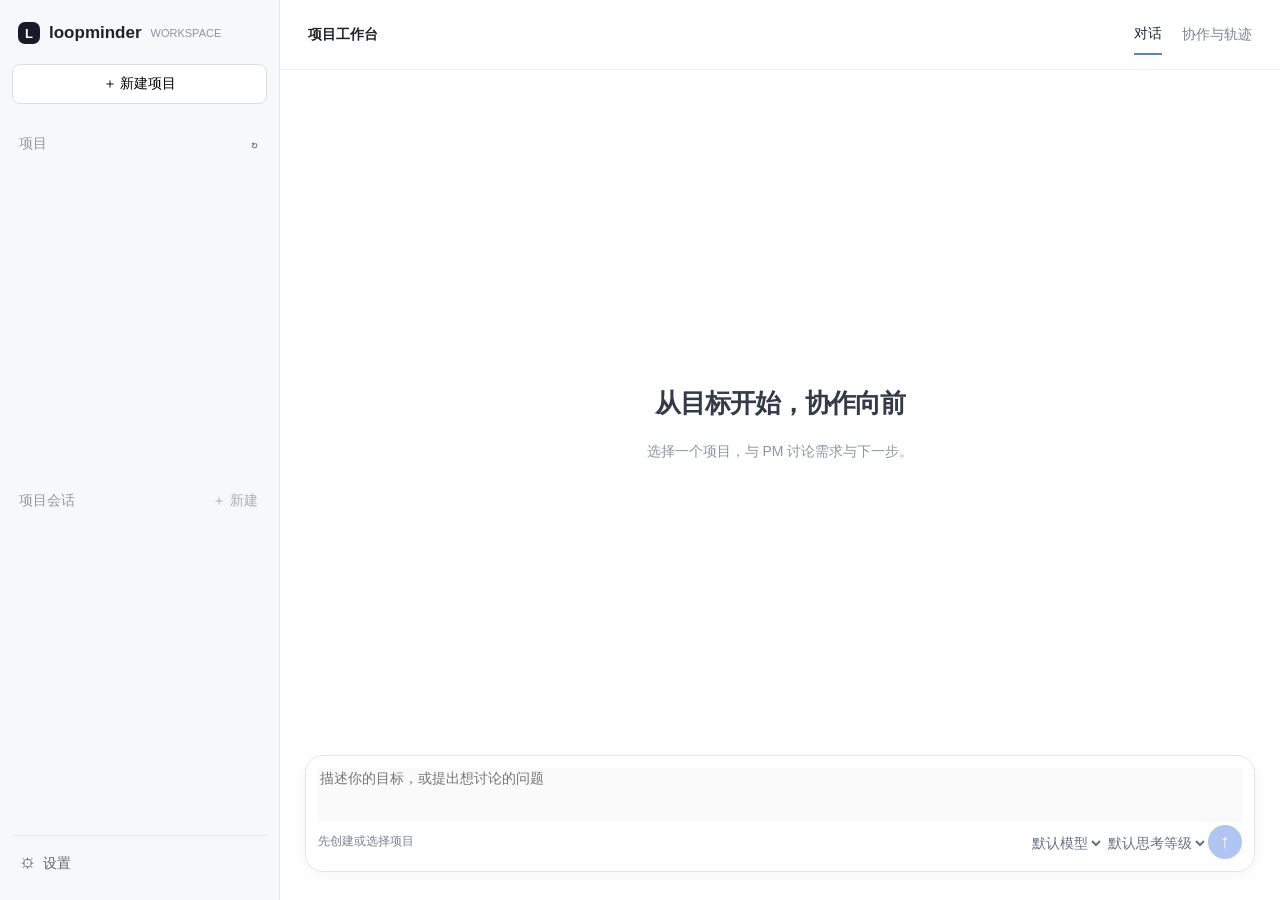
==== commit 0a2fe9cd: "feat(pm): 支持项目多会话并收敛运行入口" ====
--- a/src/workbench/index.html
+++ b/src/workbench/index.html
@@ -8,7 +8,7 @@
 </style>
 </head>
 <body><div class="app">
-<aside class="sidebar"><div class="brand"><span class="mark">L</span>loopminder <span class="muted" style="font-size:11px;font-weight:500">WORKSPACE</span></div><button class="new" id="newProject">＋ 新建项目</button><div class="sidehead"><span>项目</span><button class="link" id="refresh" style="width:auto;padding:2px">↻</button></div><div class="list" id="projects"></div><div class="sidefoot"><button class="link" id="settingsButton">⚙ &nbsp;设置</button></div></aside>
+<aside class="sidebar"><div class="brand"><span class="mark">L</span>loopminder <span class="muted" style="font-size:11px;font-weight:500">WORKSPACE</span></div><button class="new" id="newProject">＋ 新建项目</button><div class="sidehead"><span>项目</span><button class="link" id="refresh" style="width:auto;padding:2px">↻</button></div><div class="list" id="projects"></div><div class="sidehead" style="margin-top:12px"><span>项目会话</span><button class="link" id="newConversation" style="width:auto;padding:2px" disabled>＋ 新建</button></div><div class="list" id="conversations" aria-label="项目会话"></div><div class="sidefoot"><button class="link" id="settingsButton">⚙ &nbsp;设置</button></div></aside>
 <main class="main"><header class="header"><span id="title" class="headline">项目工作台</span><nav class="tabs"><button class="tab active" data-tab="chat">对话</button><button class="tab" data-tab="activity">协作与轨迹</button></nav></header><div id="banner" class="banner" hidden></div><div class="body"><section class="view" id="activityView" hidden><div id="reconcilePanel" class="hidden" style="padding:12px 24px;border-bottom:1px solid #e5e7eb"><label>任务编号 <input id="reconcileTask" placeholder="输入任务编号"></label> <button class="secondary" id="reconcileButton">核对待确认派工</button> <button class="secondary" id="usageButton">查看负责人上下文</button><div id="reconcileResult" class="notice"></div><div id="usageResult" class="notice"></div></div><div class="empty" id="traceEmpty">选择项目后查看运行轨迹。</div><iframe id="traceFrame" title="项目运行轨迹" class="hidden" style="width:100%;height:calc(100% - 80px);border:0"></iframe></section><section id="chatView" class="body"><div class="welcome" id="welcome"><h1>从目标开始，协作向前</h1><div class="muted">选择一个项目，与 PM 讨论需求与下一步。</div></div><div class="messages hidden" id="messages"></div><div class="composer"><textarea id="message" placeholder="描述你的目标，或提出想讨论的问题" disabled></textarea><div class="bar"><span class="notice" id="projectLabel">先创建或选择项目</span><div><select id="model" aria-label="模型"><option value="">默认模型</option></select><select id="effort" aria-label="思考等级"><option value="">默认思考等级</option></select><button class="send" id="send" disabled aria-label="发送">↑</button></div></div></div></section></div></main></div>
 <div class="overlay" id="projectDialog" hidden><div class="dialog" role="dialog" aria-modal="true" aria-labelledby="projectHeading"><h2 id="projectHeading">新建项目</h2><label class="field">项目文件夹<div class="row"><input id="directory" placeholder="输入绝对路径或选择文件夹"><button id="chooseFolder">选择</button></div></label><label class="field">项目目标<input id="goal" placeholder="例如：帮助团队管理项目进度"></label><div class="notice">项目绑定到所选目录；不同项目的状态和会话分别保存。目录不能与其他项目、宿主或应用数据重叠。开发与审查前会检查整个目录；指纹记录链接目标、按内容检查硬链接；大目录检查可能耗时。</div><div id="projectError" class="error"></div><div class="actions"><button class="secondary" data-close="projectDialog">取消</button><button class="primary" id="createProject">创建项目</button></div></div></div>
 <div class="overlay" id="settingsDialog" hidden><div class="dialog settings" role="dialog" aria-modal="true" aria-labelledby="settingsHeading"><h2 id="settingsHeading">模型设置</h2><label class="field">服务编号<input id="providerId" placeholder="例如 easycli"></label><label class="field">API 地址<input id="baseUrl" placeholder="http://127.0.0.1:8317/v1"></label><label class="field">API 凭据<input id="token" type="password" autocomplete="off" placeholder="留空则保留已有凭据"></label><div class="notice">凭据不会回显。PM 专属服务将其保存在本机 .env 文件中；远程地址使用 HTTPS。</div><div class="actions"><button class="secondary" id="saveProvider">保存服务</button><button class="secondary" id="discover">获取模型</button></div><div id="modelList"></div><div class="notice">每个模型可填写逗号分隔的思考等级；留空表示未知。</div><label class="field">默认模型<select id="defaultModel"><option value="">请选择</option></select></label><label class="field">默认思考等级<select id="defaultEffort"><option value="">默认</option></select></label><button class="secondary" id="saveDefault">保存默认模型</button><h2>Clef 设置</h2><label class="field">Cloudflare Account ID<input id="clefAccount"></label><label class="field">API 令牌<input id="clefToken" type="password" autocomplete="off" placeholder="留空则保留已有凭据"></label><button class="secondary" id="saveClef">保存 Clef 设置</button><div id="settingsError" class="error"></div><div class="actions"><button class="secondary" data-close="settingsDialog">关闭</button><button class="primary" id="saveModels">保存模型选择</button></div></div></div>
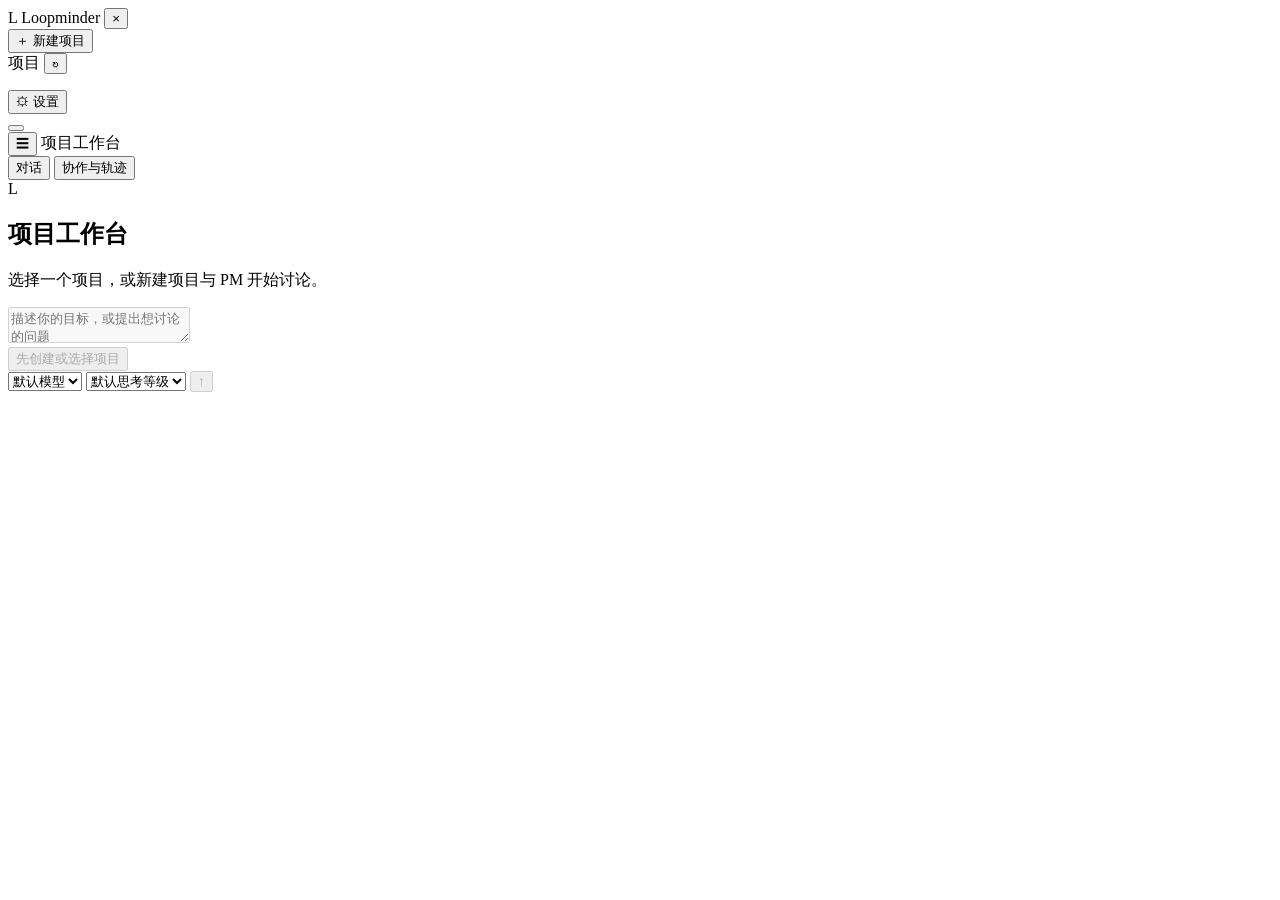
==== commit 85820393: "refactor: unify worker roles and settings flow" ====
--- a/src/workbench/index.html
+++ b/src/workbench/index.html
@@ -1,15 +1,150 @@
 <!doctype html>
 <html lang="zh-CN">
 <head>
-<meta charset="utf-8"><meta name="viewport" content="width=device-width,initial-scale=1">
-<title>Loopminder · 项目工作台</title><link rel="icon" href="data:,">
-<style>
-:root{font-family:Inter,"Segoe UI","Microsoft YaHei",sans-serif;color:#20232b;background:#fff;font-size:14px}*{box-sizing:border-box}body{margin:0}button,input,textarea,select{font:inherit}button{cursor:pointer}button:disabled{cursor:not-allowed;opacity:.5}.app{display:flex;height:100vh}.sidebar{width:280px;min-width:240px;background:#f7f8fa;border-right:1px solid #e5e7eb;display:flex;flex-direction:column;padding:18px 12px}.brand{font-size:17px;font-weight:750;display:flex;align-items:center;gap:9px;padding:4px 6px 20px}.mark{width:22px;height:22px;display:grid;place-items:center;background:#161b29;color:white;border-radius:7px;font-size:13px}.new{border:1px solid #dcdfe4;background:#fff;border-radius:8px;padding:10px;width:100%}.sidehead{color:#9299a3;margin:30px 7px 10px;display:flex;justify-content:space-between;align-items:center}.list{overflow:auto;flex:1}.project{width:100%;border:0;border-radius:7px;background:transparent;text-align:left;padding:10px;display:flex;gap:9px;align-items:center;color:#3d4654}.project.active,.project:hover{background:#e9ebee}.project span{overflow:hidden;text-overflow:ellipsis;white-space:nowrap}.sidefoot{border-top:1px solid #e6e8eb;padding-top:10px}.link{border:0;background:none;padding:9px;color:#5b6573;width:100%;text-align:left}.main{min-width:0;flex:1;display:flex;flex-direction:column}.header{height:70px;border-bottom:1px solid #f0f1f3;display:flex;align-items:center;justify-content:space-between;padding:0 28px}.headline{font-weight:650}.tabs{display:flex;gap:20px}.tab{border:0;background:none;color:#7a8491;padding:10px 0}.tab.active{color:#1e293b;border-bottom:2px solid #557fea}.body{flex:1;display:flex;flex-direction:column;overflow:hidden}.welcome{margin:auto;text-align:center;color:#313b4a}.welcome h1{font-size:26px;font-weight:650;letter-spacing:-.04em}.muted{color:#8b95a3}.messages{flex:1;overflow:auto;padding:24px max(28px,calc((100% - 950px)/2))}.message{margin:18px 0;line-height:1.8;white-space:pre-wrap;overflow-wrap:anywhere}.message.user{background:#f1f4f9;border-radius:14px;padding:12px 16px;margin-left:auto;max-width:80%;width:fit-content}.message.assistant{padding:8px 0}.composer{width:min(950px,calc(100% - 48px));margin:0 auto 28px;border:1px solid #e2e5ea;border-radius:18px;box-shadow:0 4px 16px #1623380b;padding:12px}.composer textarea{border:0;resize:none;outline:none;width:100%;min-height:54px}.bar{display:flex;align-items:center;justify-content:space-between;gap:10px}.bar select{border:0;background:white;color:#667282;max-width:250px}.send{background:#668de8;color:white;border:0;border-radius:50%;width:34px;height:34px;font-size:19px}.banner{padding:8px 28px;background:#fff8ec;color:#94621b}.error{color:#b42318}.overlay{position:fixed;inset:0;background:#11182760;display:grid;place-items:center}.overlay[hidden],.view[hidden],.banner[hidden]{display:none}.dialog{background:white;width:min(540px,calc(100% - 32px));border-radius:14px;padding:24px;box-shadow:0 20px 55px #0003}.dialog h2{margin:0 0 20px;font-size:19px}.field{display:block;margin:15px 0;color:#475467}.field input,.field select{display:block;width:100%;border:1px solid #d6dce4;border-radius:7px;padding:10px;margin-top:6px}.row{display:flex;gap:8px}.row input{flex:1}.row button,.secondary{border:1px solid #d9dfe6;background:#fff;border-radius:7px;padding:9px 12px}.primary{border:0;background:#386bd8;color:white;border-radius:7px;padding:10px 16px}.actions{display:flex;justify-content:flex-end;gap:8px;margin-top:22px}.notice{font-size:12px;color:#798493;line-height:1.6}.settings{max-height:65vh;overflow:auto}.view{height:100%;overflow:auto}.empty{margin:80px auto;text-align:center;color:#8b95a3}.hidden{display:none!important}@media(max-width:700px){.sidebar{width:210px;min-width:180px}.header{padding:0 15px}.composer{width:calc(100% - 24px)}}
-</style>
+  <meta charset="utf-8">
+  <meta name="viewport" content="width=device-width, initial-scale=1">
+  <title>Loopminder · 项目工作台</title>
+  <link rel="icon" href="data:,">
+  <link rel="stylesheet" href="/workbench/assets/workbench.css">
 </head>
-<body><div class="app">
-<aside class="sidebar"><div class="brand"><span class="mark">L</span>loopminder <span class="muted" style="font-size:11px;font-weight:500">WORKSPACE</span></div><button class="new" id="newProject">＋ 新建项目</button><div class="sidehead"><span>项目</span><button class="link" id="refresh" style="width:auto;padding:2px">↻</button></div><div class="list" id="projects"></div><div class="sidehead" style="margin-top:12px"><span>项目会话</span><button class="link" id="newConversation" style="width:auto;padding:2px" disabled>＋ 新建</button></div><div class="list" id="conversations" aria-label="项目会话"></div><div class="sidefoot"><button class="link" id="settingsButton">⚙ &nbsp;设置</button></div></aside>
-<main class="main"><header class="header"><span id="title" class="headline">项目工作台</span><nav class="tabs"><button class="tab active" data-tab="chat">对话</button><button class="tab" data-tab="activity">协作与轨迹</button></nav></header><div id="banner" class="banner" hidden></div><div class="body"><section class="view" id="activityView" hidden><div id="reconcilePanel" class="hidden" style="padding:12px 24px;border-bottom:1px solid #e5e7eb"><label>任务编号 <input id="reconcileTask" placeholder="输入任务编号"></label> <button class="secondary" id="reconcileButton">核对待确认派工</button> <button class="secondary" id="usageButton">查看负责人上下文</button><div id="reconcileResult" class="notice"></div><div id="usageResult" class="notice"></div></div><div class="empty" id="traceEmpty">选择项目后查看运行轨迹。</div><iframe id="traceFrame" title="项目运行轨迹" class="hidden" style="width:100%;height:calc(100% - 80px);border:0"></iframe></section><section id="chatView" class="body"><div class="welcome" id="welcome"><h1>从目标开始，协作向前</h1><div class="muted">选择一个项目，与 PM 讨论需求与下一步。</div></div><div class="messages hidden" id="messages"></div><div class="composer"><textarea id="message" placeholder="描述你的目标，或提出想讨论的问题" disabled></textarea><div class="bar"><span class="notice" id="projectLabel">先创建或选择项目</span><div><select id="model" aria-label="模型"><option value="">默认模型</option></select><select id="effort" aria-label="思考等级"><option value="">默认思考等级</option></select><button class="send" id="send" disabled aria-label="发送">↑</button></div></div></div></section></div></main></div>
-<div class="overlay" id="projectDialog" hidden><div class="dialog" role="dialog" aria-modal="true" aria-labelledby="projectHeading"><h2 id="projectHeading">新建项目</h2><label class="field">项目文件夹<div class="row"><input id="directory" placeholder="输入绝对路径或选择文件夹"><button id="chooseFolder">选择</button></div></label><label class="field">项目目标<input id="goal" placeholder="例如：帮助团队管理项目进度"></label><div class="notice">项目绑定到所选目录；不同项目的状态和会话分别保存。目录不能与其他项目、宿主或应用数据重叠。开发与审查前会检查整个目录；指纹记录链接目标、按内容检查硬链接；大目录检查可能耗时。</div><div id="projectError" class="error"></div><div class="actions"><button class="secondary" data-close="projectDialog">取消</button><button class="primary" id="createProject">创建项目</button></div></div></div>
-<div class="overlay" id="settingsDialog" hidden><div class="dialog settings" role="dialog" aria-modal="true" aria-labelledby="settingsHeading"><h2 id="settingsHeading">模型设置</h2><label class="field">服务编号<input id="providerId" placeholder="例如 easycli"></label><label class="field">API 地址<input id="baseUrl" placeholder="http://127.0.0.1:8317/v1"></label><label class="field">API 凭据<input id="token" type="password" autocomplete="off" placeholder="留空则保留已有凭据"></label><div class="notice">凭据不会回显。PM 专属服务将其保存在本机 .env 文件中；远程地址使用 HTTPS。</div><div class="actions"><button class="secondary" id="saveProvider">保存服务</button><button class="secondary" id="discover">获取模型</button></div><div id="modelList"></div><div class="notice">每个模型可填写逗号分隔的思考等级；留空表示未知。</div><label class="field">默认模型<select id="defaultModel"><option value="">请选择</option></select></label><label class="field">默认思考等级<select id="defaultEffort"><option value="">默认</option></select></label><button class="secondary" id="saveDefault">保存默认模型</button><h2>Clef 设置</h2><label class="field">Cloudflare Account ID<input id="clefAccount"></label><label class="field">API 令牌<input id="clefToken" type="password" autocomplete="off" placeholder="留空则保留已有凭据"></label><button class="secondary" id="saveClef">保存 Clef 设置</button><div id="settingsError" class="error"></div><div class="actions"><button class="secondary" data-close="settingsDialog">关闭</button><button class="primary" id="saveModels">保存模型选择</button></div></div></div>
-<script src="/workbench/assets/app.js"></script></body></html>
+<body>
+  <div class="app">
+    <aside class="sidebar" id="workspaceSidebar" aria-label="工作区">
+      <div class="brand">
+        <span class="mark" aria-hidden="true">L</span> Loopminder
+        <button class="icon-button sidebar-close" id="sidebarClose" aria-label="关闭工作区菜单">×</button>
+      </div>
+      <button class="new" id="newProject"><span aria-hidden="true">＋</span> 新建项目</button>
+      <div class="sidehead">
+        <span>项目</span>
+        <button class="link icon-button" id="refresh" title="刷新项目" aria-label="刷新项目">↻</button>
+      </div>
+      <ul class="project-list" id="projects" aria-label="项目"></ul>
+      <div class="sidefoot"><button class="link" id="settingsButton"><span aria-hidden="true">⚙</span> 设置</button></div>
+    </aside>
+    <button class="sidebar-backdrop" id="sidebarBackdrop" aria-label="关闭工作区菜单" tabindex="-1"></button>
+    <main class="main">
+      <header class="header">
+        <div class="title-group">
+          <button class="icon-button sidebar-toggle" id="sidebarToggle" aria-expanded="false" aria-controls="workspaceSidebar" aria-label="工作区菜单">☰</button>
+          <span id="title" class="headline">项目工作台</span>
+        </div>
+        <nav class="tabs" aria-label="工作台视图">
+          <button class="tab active" data-tab="chat" aria-current="page">对话</button>
+          <button class="tab" data-tab="activity">协作与轨迹</button>
+        </nav>
+      </header>
+      <div id="banner" class="banner" role="status" hidden></div>
+      <div class="body">
+        <section class="view" id="activityView" hidden>
+          <details id="reconcilePanel" class="collaboration hidden">
+            <summary>任务与协作</summary>
+            <div id="reconcileControls" class="collaboration-controls">
+              <label class="task-field">任务编号 <input id="reconcileTask" placeholder="输入任务编号"></label>
+              <button class="secondary" id="reconcileButton">核对待确认派工</button>
+              <button class="secondary" id="usageButton">查看负责人上下文</button>
+              <div id="reconcileResult" class="notice"></div>
+              <div id="usageResult" class="notice"></div>
+            </div>
+          </details>
+          <div class="empty" id="traceEmpty">选择项目后查看运行轨迹。</div>
+          <iframe id="traceFrame" title="项目运行轨迹" class="hidden"></iframe>
+        </section>
+        <section id="chatView" class="body">
+          <div class="welcome" id="welcome">
+            <span class="welcome-mark" aria-hidden="true">L</span>
+            <h1>项目工作台</h1>
+            <p class="muted">选择一个项目，或新建项目与 PM 开始讨论。</p>
+          </div>
+          <div class="messages hidden" id="messages" aria-label="对话记录"></div>
+          <div class="composer">
+            <textarea id="message" aria-label="描述你的目标，或提出想讨论的问题" placeholder="描述你的目标，或提出想讨论的问题" disabled></textarea>
+            <div class="bar">
+              <button type="button" class="notice project-label" id="projectLabel" disabled>先创建或选择项目</button>
+              <div class="composer-controls">
+                <select id="model" aria-label="模型"><option value="">默认模型</option></select>
+                <select id="effort" aria-label="思考等级"><option value="">默认思考等级</option></select>
+                <button class="send" id="send" disabled aria-label="发送">↑</button>
+              </div>
+            </div>
+          </div>
+        </section>
+      </div>
+    </main>
+  </div>
+
+  <dialog class="dialog" id="projectDialog" aria-labelledby="projectHeading">
+    <h2 id="projectHeading">新建项目</h2>
+    <label class="field" for="directory">项目文件夹</label>
+    <div class="row">
+      <input id="directory" placeholder="输入绝对路径或选择文件夹" autofocus>
+      <button class="secondary" id="chooseFolder">选择</button>
+    </div>
+    <label class="field">项目目标
+      <input id="goal" placeholder="例如：帮助团队管理项目进度">
+    </label>
+    <p class="notice">每个项目绑定一个本机目录。请使用独立目录，避免与其他项目、宿主目录或应用数据重叠。</p>
+    <div id="projectError" class="error" role="status"></div>
+    <div class="actions">
+      <button class="secondary" data-close="projectDialog">取消</button>
+      <button class="primary" id="createProject">创建项目</button>
+    </div>
+  </dialog>
+
+  <dialog class="dialog settings" id="settingsDialog" aria-labelledby="settingsHeading">
+    <header class="settings-header">
+      <h2 id="settingsHeading">工作台设置</h2>
+      <button class="icon-button" data-close="settingsDialog" aria-label="关闭设置" title="关闭设置">×</button>
+    </header>
+    <div class="settings-layout">
+      <nav class="settings-nav" aria-label="设置分类">
+        <button class="tab active" data-settings="models" aria-pressed="true" autofocus>模型</button>
+        <button class="tab" data-settings="collaboration" aria-pressed="false">协作与审查</button>
+        <button class="tab" data-settings="runtime" aria-pressed="false">运行环境</button>
+      </nav>
+      <div id="settingsContent" class="settings-content">
+        <div id="modelSettings" data-settings-panel="models">
+          <section>
+            <h3>模型服务</h3>
+            <label class="field">选择模型服务<select id="providerSelect"><option value="">新增模型服务</option></select></label>
+            <label class="field">服务编号<input id="providerId" placeholder="例如 easycli"></label>
+            <label class="field">显示名称<input id="providerName" placeholder="默认使用服务编号"></label>
+            <label class="field">API 地址<input id="baseUrl" placeholder="http://127.0.0.1:8317/v1"></label>
+            <label class="field">API 凭据<input id="token" type="password" autocomplete="off" placeholder="留空则保留已有凭据"></label>
+            <p class="notice">凭据保存在本机 .env，远程地址使用 HTTPS。</p>
+            <div class="actions settings-actions">
+              <button class="secondary" id="saveProvider">保存服务</button>
+              <button class="secondary" id="discover">获取模型</button>
+            </div>
+            <div id="modelList"></div>
+            <div class="actions settings-actions" id="modelActions" hidden>
+              <button class="primary" id="saveModels">保存模型选择</button>
+            </div>
+            <div id="settingsError" class="notice" role="status"></div>
+          </section>
+          <section>
+            <h3>默认模型</h3>
+            <div class="fields-grid">
+              <label class="field">默认模型<select id="defaultModel"><option value="">请选择</option></select></label>
+              <label class="field">默认思考等级<select id="defaultEffort"><option value="">默认</option></select></label>
+            </div>
+            <button class="secondary" id="saveDefault">保存默认模型</button>
+            <div id="defaultStatus" class="notice" role="status"></div>
+          </section>
+        </div>
+        <div id="collaborationSettings" data-settings-panel="collaboration" hidden>
+          <section>
+            <h3>Clef 设置</h3>
+            <label class="field">Cloudflare Account ID<input id="clefAccount"></label>
+            <label class="field">API 令牌<input id="clefToken" type="password" autocomplete="off" placeholder="留空则保留已有凭据"></label>
+            <button class="secondary" id="saveClef">保存 Clef 设置</button>
+            <div id="clefStatus" class="notice" role="status"></div>
+          </section>
+        </div>
+        <div id="runtimeSettings" data-settings-panel="runtime" hidden></div>
+      </div>
+    </div>
+  </dialog>
+  <script src="/workbench/assets/app.js"></script>
+</body>
+</html>
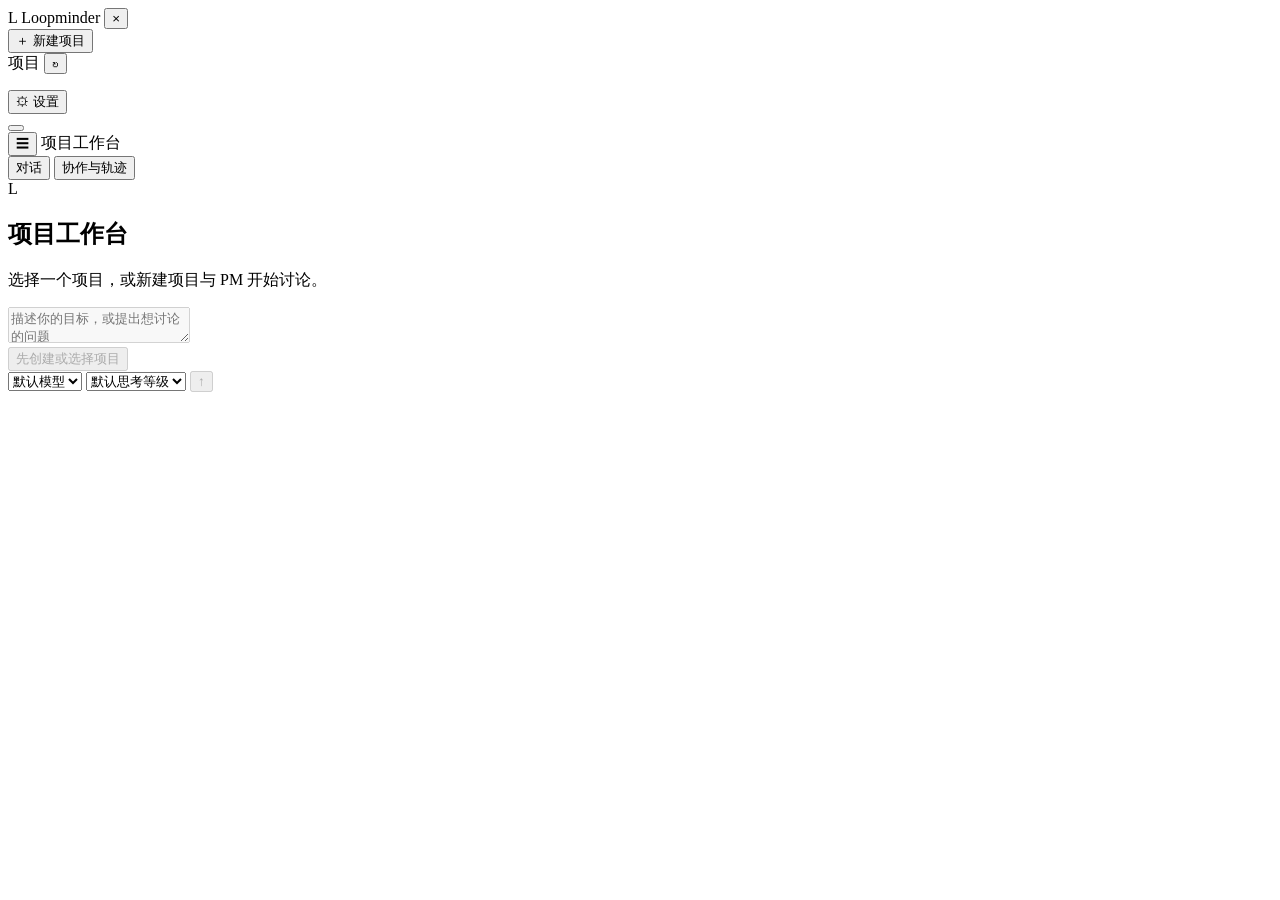
==== commit 1e31c045: "refactor(workbench): split frontend into native ES modules and upgrade UX" ====
--- a/src/workbench/index.html
+++ b/src/workbench/index.html
@@ -37,14 +37,25 @@
       <div id="banner" class="banner" role="status" hidden></div>
       <div class="body">
         <section class="view" id="activityView" hidden>
-          <details id="reconcilePanel" class="collaboration hidden">
-            <summary>任务与协作</summary>
+          <div id="taskList" class="task-list"></div>
+          <div id="taskDetailPanel" class="task-detail" hidden></div>
+          <details id="reconcilePanel" class="collaboration">
+            <summary>故障排障与高级核对</summary>
             <div id="reconcileControls" class="collaboration-controls">
-              <label class="task-field">任务编号 <input id="reconcileTask" placeholder="输入任务编号"></label>
+              <label class="task-field">任务编号 <input id="reconcileTask" placeholder="仅高级核对使用"></label>
+              <label class="task-field">候选负责人会话 <input id="candidateAgent" placeholder="首次创建中断时填写"></label>
               <button class="secondary" id="reconcileButton">核对待确认派工</button>
+              <button class="secondary" id="attachButton" hidden>关联已找到的 Run</button>
               <button class="secondary" id="usageButton">查看负责人上下文</button>
               <div id="reconcileResult" class="notice"></div>
               <div id="usageResult" class="notice"></div>
+              <div id="workerRecovery" class="notice"></div>
+              <div class="advanced-memory-actions">
+                <button class="secondary" id="memoryCheck">核对记忆写回</button>
+                <button class="secondary" id="memoryFix">解除未发生写入的阻断</button>
+                <button class="secondary" id="memoryRollback">撤销未完成的记忆写回</button>
+                <div id="memoryStatus" class="notice"></div>
+              </div>
             </div>
           </details>
           <div class="empty" id="traceEmpty">选择项目后查看运行轨迹。</div>
@@ -56,7 +67,10 @@
             <h1>项目工作台</h1>
             <p class="muted">选择一个项目，或新建项目与 PM 开始讨论。</p>
           </div>
+          <div id="taskStatusBar" class="task-status-bar" hidden></div>
           <div class="messages hidden" id="messages" aria-label="对话记录"></div>
+          <div id="workerReviewPanel" class="worker-reviews"></div>
+          <div id="runStatus" class="run-status" role="status" hidden></div>
           <div class="composer">
             <textarea id="message" aria-label="描述你的目标，或提出想讨论的问题" placeholder="描述你的目标，或提出想讨论的问题" disabled></textarea>
             <div class="bar">
@@ -99,7 +113,7 @@
     <div class="settings-layout">
       <nav class="settings-nav" aria-label="设置分类">
         <button class="tab active" data-settings="models" aria-pressed="true" autofocus>模型</button>
-        <button class="tab" data-settings="collaboration" aria-pressed="false">协作与审查</button>
+        <button class="tab" data-settings="workers" aria-pressed="false">协作与审查</button>
         <button class="tab" data-settings="runtime" aria-pressed="false">运行环境</button>
       </nav>
       <div id="settingsContent" class="settings-content">
@@ -116,6 +130,7 @@
               <button class="secondary" id="saveProvider">保存服务</button>
               <button class="secondary" id="discover">获取模型</button>
             </div>
+            <label class="field">搜索模型<input id="modelSearch" type="search" placeholder="输入模型名称过滤"></label>
             <div id="modelList"></div>
             <div class="actions settings-actions" id="modelActions" hidden>
               <button class="primary" id="saveModels">保存模型选择</button>
@@ -132,7 +147,7 @@
             <div id="defaultStatus" class="notice" role="status"></div>
           </section>
         </div>
-        <div id="collaborationSettings" data-settings-panel="collaboration" hidden>
+        <div id="collaborationSettings" data-settings-panel="workers" hidden>
           <section>
             <h3>Clef 设置</h3>
             <label class="field">Cloudflare Account ID<input id="clefAccount"></label>
@@ -140,11 +155,76 @@
             <button class="secondary" id="saveClef">保存 Clef 设置</button>
             <div id="clefStatus" class="notice" role="status"></div>
           </section>
-        </div>
-        <div id="runtimeSettings" data-settings-panel="runtime" hidden></div>
+          <section id="workerSection">
+            <h3>开发负责人</h3>
+            <label class="field"><input id="workerEnabled" type="checkbox"> 启用 Claude 负责人</label>
+            <label class="field">Node 可执行文件<input id="workerNode"></label>
+            <label class="field">负责人 API 地址<input id="workerEndpoint"></label>
+            <label class="field">负责人模型<input id="workerModel"></label>
+            <label class="field">ACP 适配器目录<input id="workerRuntime"></label>
+            <label class="field">负责人 API 凭据<input id="workerToken" type="password"></label>
+            <button class="secondary" id="workerSave">保存负责人设置</button>
+            <div id="workerStatus" class="notice"></div>
+          </section>
+          <section id="reviewerSection">
+            <h3>独立审查者</h3>
+            <label class="field"><input id="reviewerEnabled" type="checkbox"> 启用审查者</label>
+            <label class="field">Node 可执行文件<input id="reviewerNode"></label>
+            <label class="field">Agent API 地址<input id="reviewerEndpoint"></label>
+            <label class="field">审查模型<input id="reviewerModel"></label>
+            <label class="field">ACP 适配器目录<input id="reviewerRuntime"></label>
+            <label class="field">API 凭据<input id="reviewerToken" type="password"></label>
+            <button class="secondary" id="reviewerSave">保存审查设置</button>
+            <div id="reviewerStatus" class="notice"></div>
+          </section>
+          <section id="modeSection">
+            <h3>商讨模式</h3>
+            <label class="field">Worker<select id="modeProvider"><option value="claude">开发负责人</option><option value="codex">审查者</option></select></label>
+            <label class="field">项目默认模式<select id="modeChoice"></select></label>
+            <div class="notice" id="modeStatus"></div>
+            <div class="notice">保存的是目标模式。每次商讨会记录适配器实际回报的模式。所选模式可能允许写入，商讨仍不能替代双方确认与 Clef 开发门禁。</div>
+            <div class="notice" id="modeWriteWarning"></div>
+            <button class="secondary" id="saveMode">保存项目默认模式</button>
+          </section>
+        </div>
+        <div id="runtimeSettings" data-settings-panel="runtime" hidden>
+          <section>
+            <h3>PM 运行设置</h3>
+            <label class="field">PostgreSQL 连接地址<input id="pmDatabase" type="password" autocomplete="off"></label>
+            <div id="pmDatabaseState" class="notice"></div>
+            <label class="field"><input id="pmMemory" type="checkbox"> 启用项目记忆</label>
+            <label class="field"><input id="pmTrajectory" type="checkbox"> 启用轨迹中间件</label>
+            <label class="field"><input id="pmAcp" type="checkbox"> 启用 Worker 协作</label>
+            <label class="field">PM 服务端口<input id="pmPort" type="number"></label>
+            <label class="field">并行运行数<input id="pmJobs" type="number"></label>
+            <label class="field">完成领取轮询间隔（秒）<input id="pmPoll" type="number"></label>
+            <label class="field">PM 数据目录<input id="pmDataDir"></label>
+            <label class="field">独立轨迹目录<input id="pmTraceDir"></label>
+            <label class="field"><input id="pmTraceStrict" type="checkbox"> 轨迹记录失败时停止本次运行</label>
+            <button class="secondary" id="savePmRuntime">保存 PM 运行设置</button>
+            <div id="pmRuntimeStatus" class="notice"></div>
+          </section>
+          <section>
+            <h3>自定义 Worker 与角色</h3>
+            <label class="field">Worker 配置（JSON 数组）<textarea id="pmExtraWorkers" rows="6"></textarea></label>
+            <label class="field">PM 子代理角色配置（JSON 数组）<textarea id="pmExtraAgents" rows="4"></textarea></label>
+            <button class="secondary" id="saveWorkerConfig">保存自定义 Worker 与角色</button>
+            <div id="workerConfigStatus" class="notice"></div>
+          </section>
+          <section id="workspaceSection">
+            <h3>验收与轨迹</h3>
+            <div class="notice">验收和批准由本机用户分别确认，不能关闭。</div>
+            <label class="field"><input id="traceEnabled" type="checkbox"> 记录后续运行轨迹</label>
+            <label class="field">PM 压缩启动阈值（token，默认 300000）<input id="compactionThreshold" type="number" min="1000"></label>
+            <label class="field">PM 上下文上限（token，默认 500000）<input id="contextLimit" type="number" min="1000"></label>
+            <div class="notice">阈值留空时沿用已保存值或默认值。保存后重启服务生效。已有轨迹保留。</div>
+            <button class="secondary" id="saveWorkspace">保存轨迹与压缩设置</button>
+            <div id="workspaceStatus" class="notice"></div>
+          </section>
+        </div>
       </div>
     </div>
   </dialog>
-  <script src="/workbench/assets/app.js"></script>
+  <script type="module" src="/workbench/assets/app.js"></script>
 </body>
 </html>
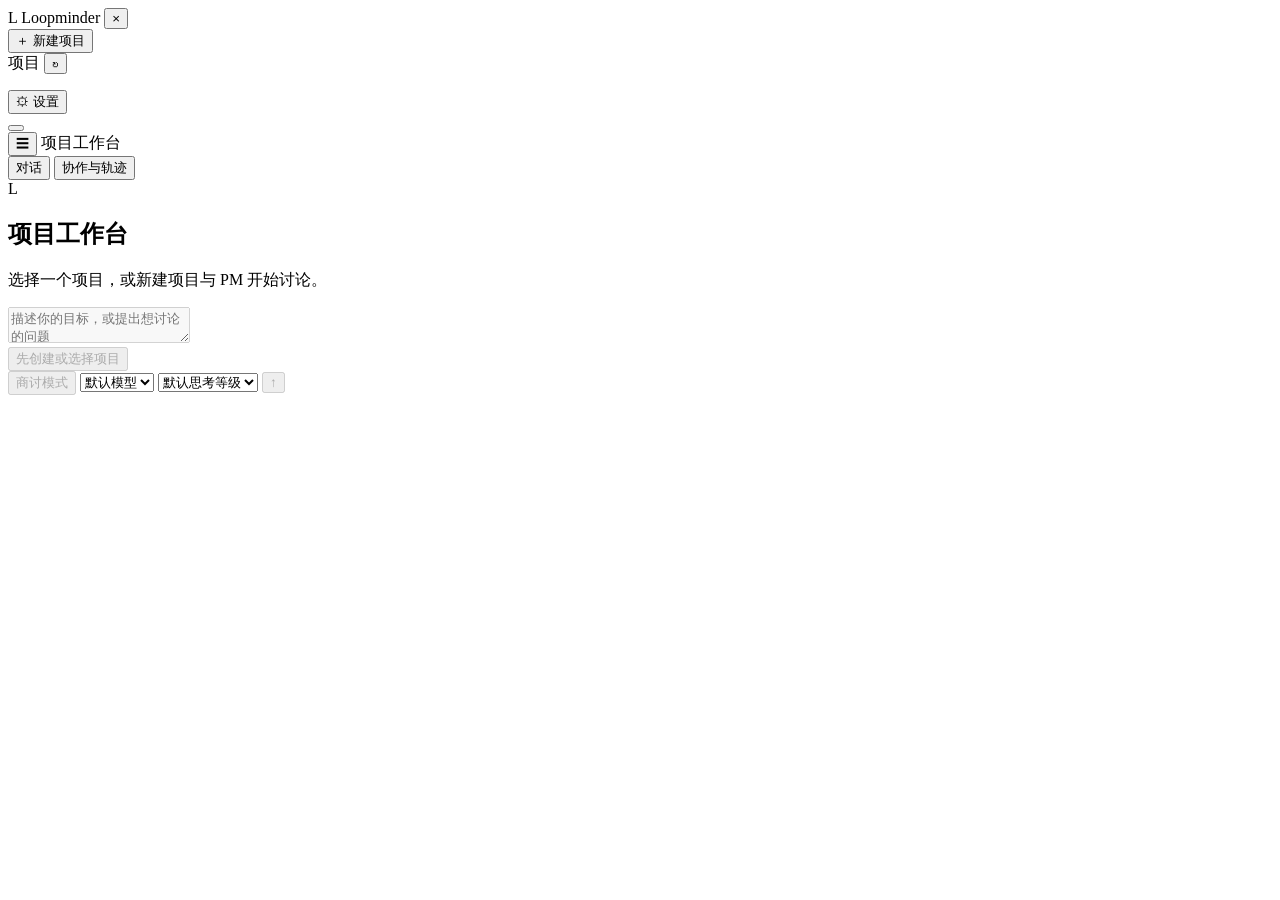
==== commit ec6c11d3: "feat(workbench): add discussion mode toggle and message badge" ====
--- a/src/workbench/index.html
+++ b/src/workbench/index.html
@@ -76,6 +76,7 @@
             <div class="bar">
               <button type="button" class="notice project-label" id="projectLabel" disabled>先创建或选择项目</button>
               <div class="composer-controls">
+                <button type="button" class="mode-toggle" id="discussionModeToggle" aria-pressed="false" disabled title="开启后禁用直接委派，先经开发商讨与 Clef 门禁">商讨模式</button>
                 <select id="model" aria-label="模型"><option value="">默认模型</option></select>
                 <select id="effort" aria-label="思考等级"><option value="">默认思考等级</option></select>
                 <button class="send" id="send" disabled aria-label="发送">↑</button>
